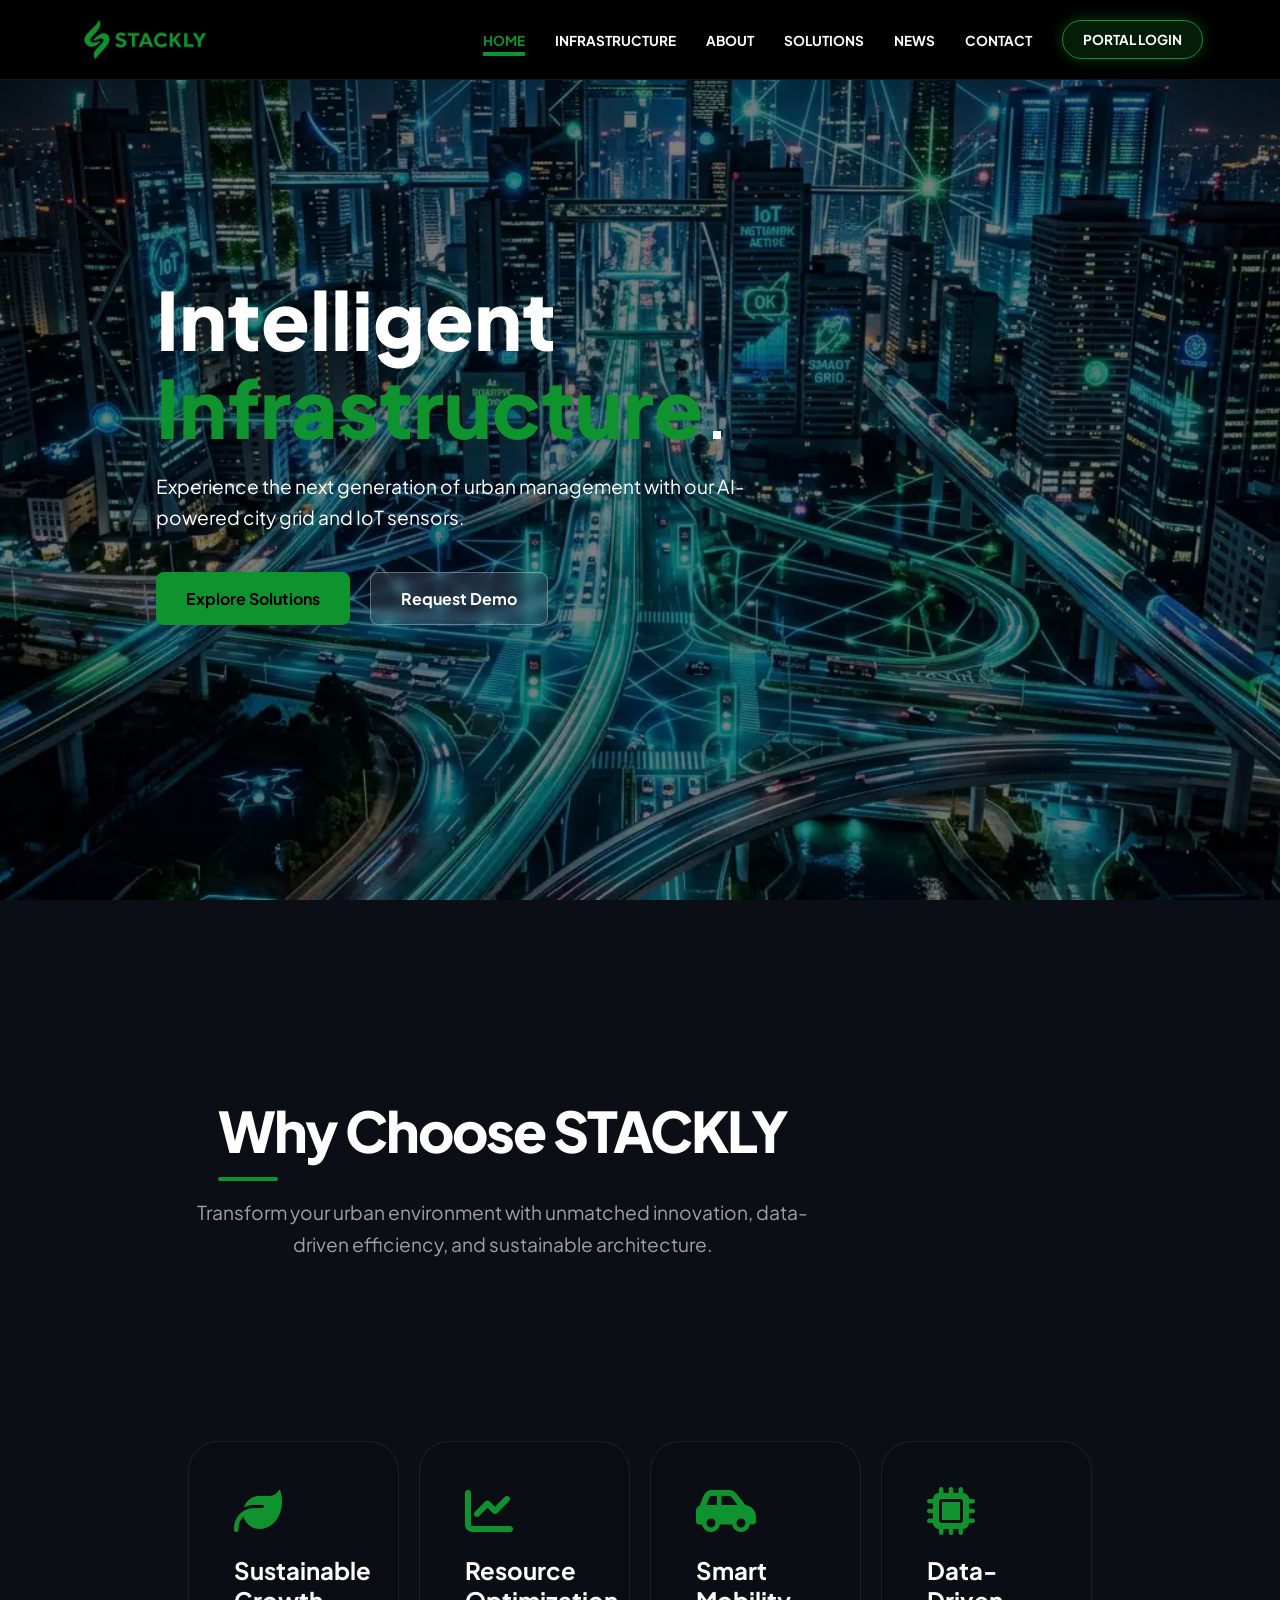
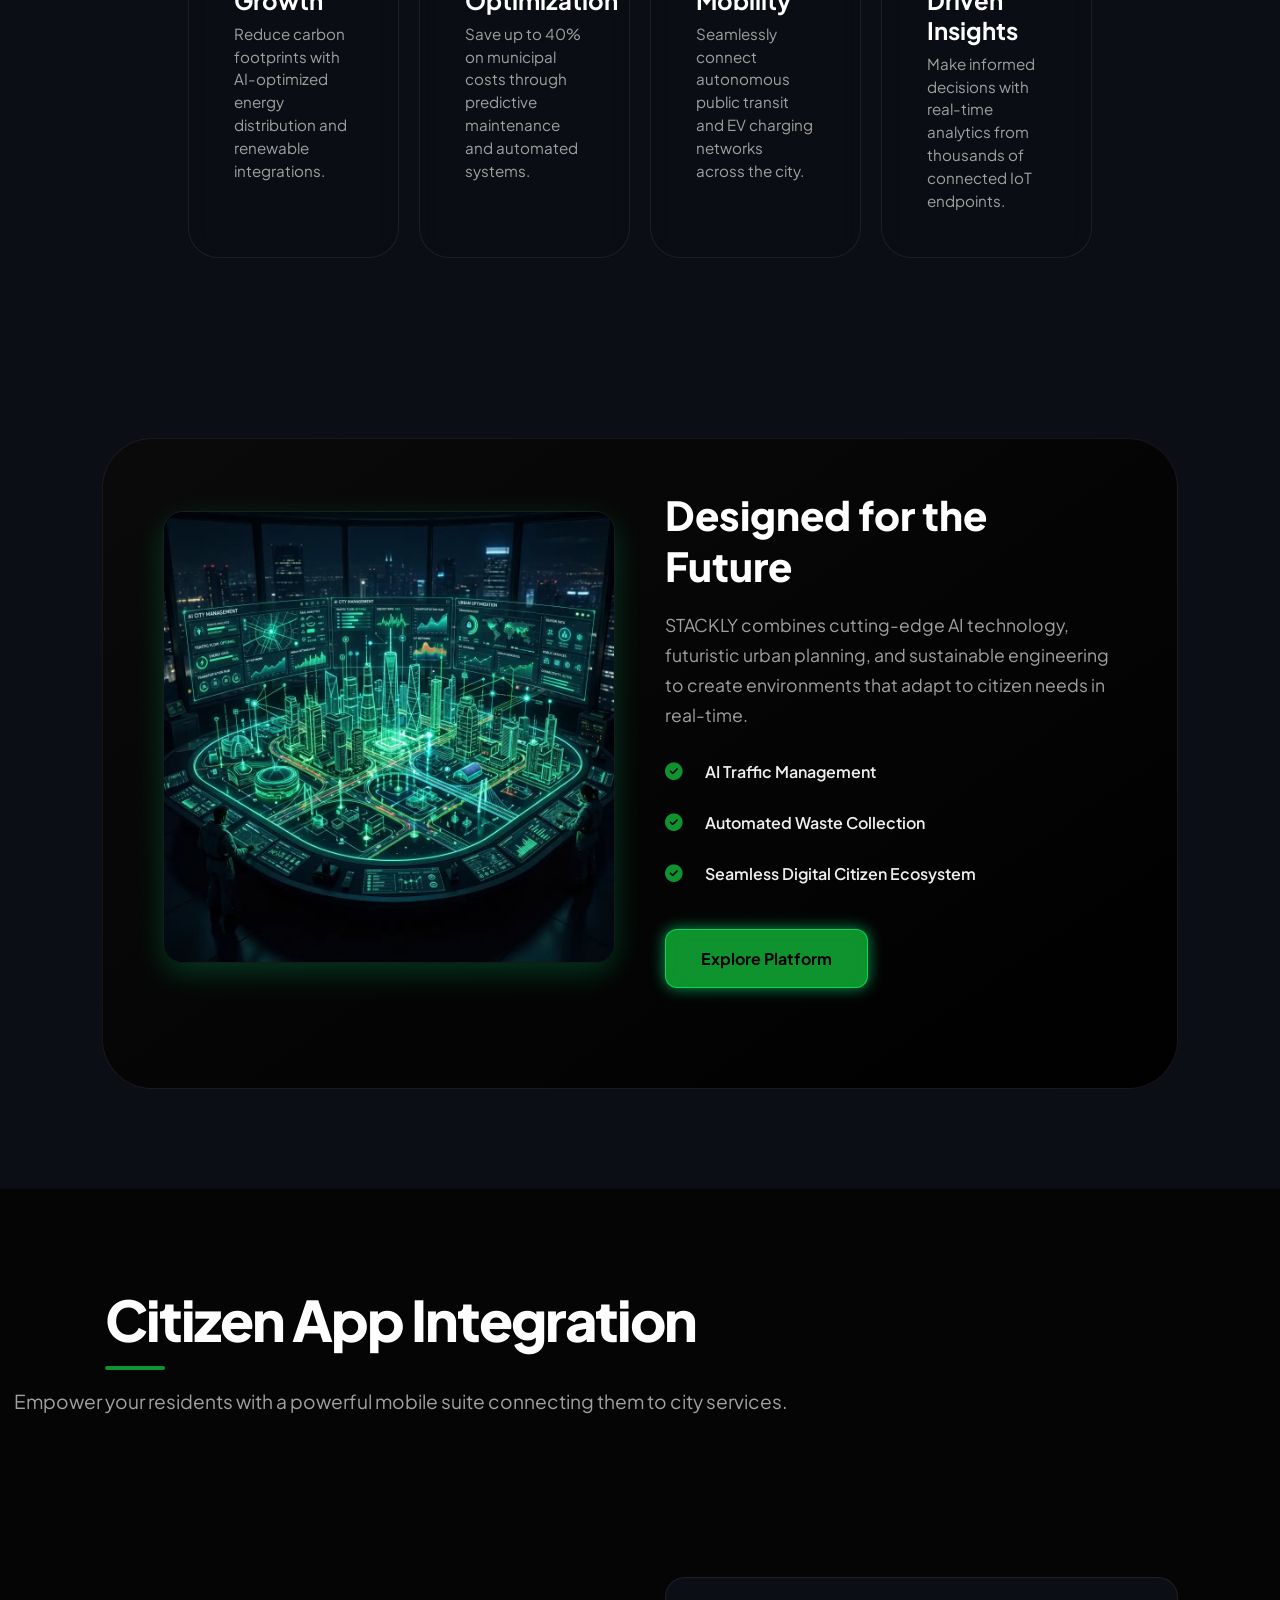
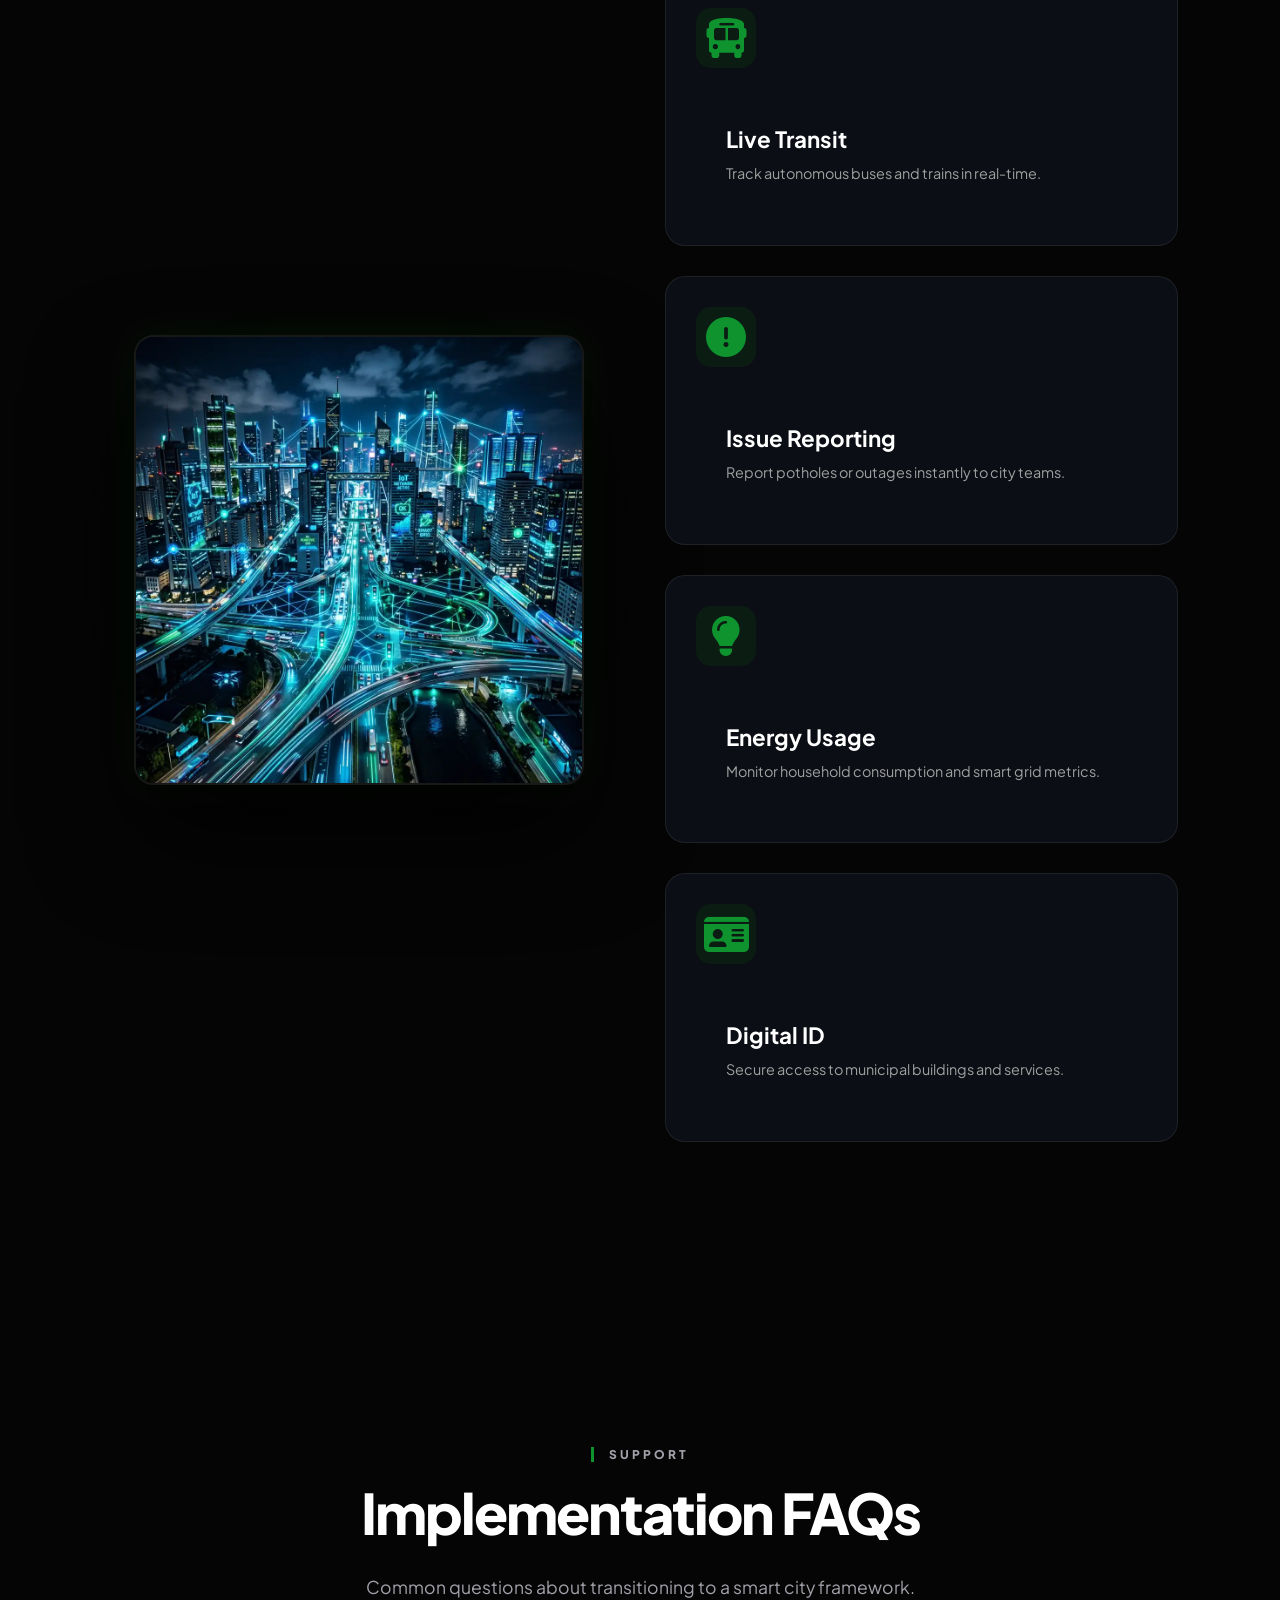
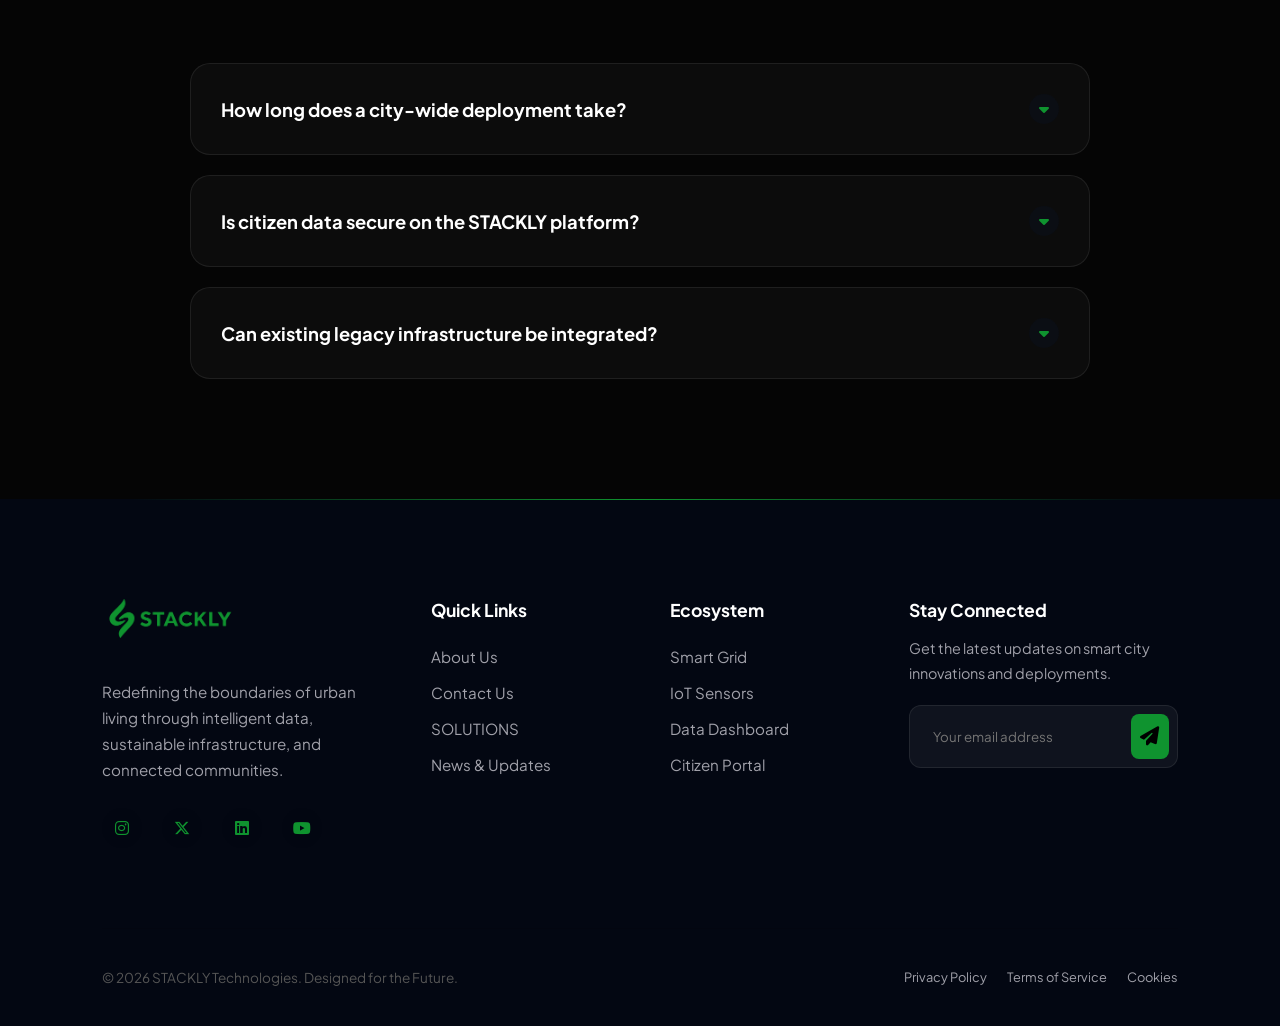
==== index.html @ 51309d33 "Add files via upload" ====
<!doctype html>
<html lang="en">
  <head>
    <meta charset="UTF-8" />
    <meta name="viewport" content="width=device-width, initial-scale=1.0" />
    <title>STACKLY | The Future of Urban Living</title>

    <link rel="stylesheet" href="https://cdnjs.cloudflare.com/ajax/libs/font-awesome/6.5.1/css/all.min.css">
    <link href="https://unpkg.com/aos@2.3.1/dist/aos.css" rel="stylesheet" />
    <script src="https://unpkg.com/aos@2.3.1/dist/aos.js"></script>
    <script src="./js/animations.js"></script>
    <link rel="stylesheet" href="./css/style.css" />
    <link rel="stylesheet" href="./css/index.css">
  </head>
  <body>
    <!-- Loading Screen -->
    <div id="loader" class="loader-wrapper">
      <div class="loader"></div>
    </div>

    <nav id="navbar" class="navbar">
      <div class="nav-wrapper">
        <a href="index.html" class="logo-box" style="font-size: 1.8rem; font-weight: 800; color: var(--accent); letter-spacing: -1px; text-decoration: none;">
          <div style="height: 40px; width: 180px; background-color: var(--accent); -webkit-mask: url('assets/logo_0368.webp') no-repeat left center; -webkit-mask-size: contain; mask: url('assets/logo_0368.webp') no-repeat left center; mask-size: contain;" aria-label="Stackly Logo"></div>
        </a>

        <ul class="nav-menu" id="navMenu">
          <li class="nav-item"><a href="index.html" style="color: var(--accent); border-bottom: 2px solid var(--accent); padding-bottom: 5px;">HOME</a></li>
          <li class="nav-item"><a href="infrastructure.html">INFRASTRUCTURE</a></li>
          <li class="nav-item"><a href="about.html">ABOUT</a></li>
          <li class="nav-item"><a href="solutions.html">SOLUTIONS</a></li>
          <li class="nav-item"><a href="news.html">NEWS</a></li>
          <li class="nav-item"><a href="contact.html">CONTACT</a></li>
          <li class="nav-item nav-login-btn">
            <div class="nav-buttons">
              <a href="login.html" class="btn-primary" style="background: rgba(15, 147, 47, 0.2); border: 1px solid var(--accent); box-shadow: 0 0 15px rgba(15, 147, 47, 0.4); text-transform: uppercase; font-weight: bold; padding: 10px 20px; border-radius: 25px; color: #fff; text-decoration: none;">PORTAL LOGIN</a>
            </div>
          </li>
        </ul>

        <div
          class="mobile-trigger"
          id="mobileTrigger"
          style="z-index: 3000; position: relative"
        >
          <i class=" fa-solid fa-bars" id="menuIcon"></i>
        </div>
      </div>
    </nav>

    <section class="hero-slider">
      <div class="slide active">
        <img
          src="assets/hero-1-new.webp"
          class="slide-bg animate-float"
          alt="Smart City Infrastructure"
        />
        <div class="hero-content">
          <h1 style="font-size: 5rem; line-height: 1.1; font-weight: 800; margin-bottom: 20px;">
            <span style="color: #fff;">Intelligent</span><br />
            <span style="white-space: nowrap;"><span style="color: var(--accent);">Infrastructure</span><span style="display: inline-block; width: 8px; height: 8px; background: #fff; margin-left: 10px; vertical-align: baseline;"></span></span>
          </h1>
          <p style="font-size: 1.2rem; color: #fff; max-width: 600px; margin-bottom: 40px; line-height: 1.6;">
            Experience the next generation of urban management with our AI-powered city grid and IoT sensors.
          </p>
          <div class="hero-btns" style="display: flex; gap: 20px;">
            <a href="404.html" class="btn-primary" style="padding: 15px 30px; font-weight: bold; background: var(--accent); color: #fff; border: none; border-radius: 8px; text-decoration: none;">Explore Solutions</a>
            <a href="404.html" class="btn-outline" style="padding: 15px 30px; font-weight: bold; background: rgba(255,255,255,0.1); border: 1px solid rgba(255,255,255,0.3); color: #fff; border-radius: 8px; backdrop-filter: blur(5px); text-decoration: none;">Request Demo</a>
          </div>
        </div>
      </div>

      <div class="slide">
        <img
          src="assets/hero-2-new.webp"
          class="slide-bg animate-float"
          alt="Digital Twin City"
        />
        <div class="hero-content">
          <h1 data-aos="fade-up">Digital <span>Twin</span> Technology.</h1>
          <p data-aos="fade-up" data-aos-delay="100" style="color: #ffffff; text-shadow: 0 2px 10px rgba(0,0,0,0.5);">
            Monitor, simulate, and optimize city operations in real-time with interconnected data streams.
          </p>
          <div class="hero-btns">
            <a href="404.html" class="btn-primary glow-effect">View Dashboard</a>
            <a href="404.html" class="btn-secondary">Learn More</a>
          </div>
        </div>
      </div>

      <div class="slide">
        <img
          src="assets/hero-3-new.webp"
          class="slide-bg animate-float"
          alt="Renewable Energy Grid"
        />
        <div class="hero-content">
          <h1 data-aos="fade-up">Sustainable <span>Energy</span>.</h1>
          <p data-aos="fade-up" data-aos-delay="100" style="color: #ffffff; text-shadow: 0 2px 10px rgba(0,0,0,0.5);">
            From solar integration to smart grid distribution, we keep your city powered cleanly and efficiently.
          </p>
          <div class="hero-btns">
            <a href="404.html" class="btn-primary glow-effect">Our Vision</a>
            <a href="404.html" class="btn-secondary">Energy Solutions</a>
          </div>
        </div>
      </div>

      <div class="slider-dots">
        <div class="dot active" onclick="setSlide(0)"></div>
        <div class="dot" onclick="setSlide(1)"></div>
        <div class="dot" onclick="setSlide(2)"></div>
      </div>
    </section>

    <section id="why-choose">
      <div class="section-header" style="text-align: center; padding: 100px 8% 20px;">
        <h2 data-aos="fade-up">Why Choose STACKLY</h2>
        <p data-aos="fade-up" data-aos-delay="100" style="max-width: 700px; margin: 0 auto;">
          Transform your urban environment with unmatched innovation, data-driven efficiency, and sustainable architecture.
        </p>
      </div>

      <div class="why-grid container">
        <div class="why-card" data-aos="fade-up">
          <div class="why-content">
            <i class=" fa-solid fa-leaf" style="font-size: 3rem; margin-bottom: 20px;"></i>
            <h3 data-aos="fade-up" data-aos-delay="200">Sustainable Growth</h3>
            <p data-aos="fade-up" data-aos-delay="300">
              Reduce carbon footprints with AI-optimized energy distribution and renewable integrations.
            </p>
          </div>
        </div>

        <div class="why-card" data-aos="fade-up" data-aos-delay="100">
          <div class="why-content">
            <i class=" fa-solid fa-chart-line" style="font-size: 3rem; margin-bottom: 20px;"></i>
            <h3 data-aos="fade-up" data-aos-delay="300">Resource Optimization</h3>
            <p data-aos="fade-up" data-aos-delay="400">
              Save up to 40% on municipal costs through predictive maintenance and automated systems.
            </p>
          </div>
        </div>

        <div class="why-card" data-aos="fade-up" data-aos-delay="200">
          <div class="why-content">
            <i class=" fa-solid fa-car-side" style="font-size: 3rem; margin-bottom: 20px;"></i>
            <h3 data-aos="fade-up" data-aos-delay="400">Smart Mobility</h3>
            <p data-aos="fade-up" data-aos-delay="500">
              Seamlessly connect autonomous public transit and EV charging networks across the city.
            </p>
          </div>
        </div>

        <div class="why-card" data-aos="fade-up" data-aos-delay="300">
          <div class="why-content">
            <i class=" fa-solid fa-microchip" style="font-size: 3rem; margin-bottom: 20px;"></i>
            <h3 data-aos="fade-up" data-aos-delay="500">Data-Driven Insights</h3>
            <p data-aos="fade-up" data-aos-delay="600">
              Make informed decisions with real-time analytics from thousands of connected IoT endpoints.
            </p>
          </div>
        </div>
      </div>

      <div class="why-highlight container" style="display: grid; grid-template-columns: repeat(auto-fit, minmax(min(100%, 350px), 1fr)); gap: 50px; align-items: center; padding-top: 50px; padding-bottom: 100px;">
        <div class="highlight-image" data-aos="fade-right">
          <img
            src="assets/hero-2-new.webp"
            alt="City Dashboard"
            style="width: 100%; border-radius: 20px; box-shadow: 0 10px 30px rgba(0,255,136,0.2);"
            data-aos="zoom-in"
          />
        </div>

        <div class="highlight-content">
          <h3 data-aos="fade-up" style="font-size: 2.5rem; margin-bottom: 20px;">Designed for the Future</h3>
          <p data-aos="fade-up" data-aos-delay="100">
            STACKLY combines cutting-edge AI technology, futuristic urban planning,
            and sustainable engineering to create environments that adapt to citizen needs in real-time.
          </p>

          <ul style="list-style: none; padding: 0; margin: 30px 0; display: flex; flex-direction: column; gap: 15px;">
            <li>
              <i class=" fa-solid fa-circle-check" style="color: var(--accent); margin-right: 10px;"></i> AI Traffic Management
            </li>
            <li>
              <i class=" fa-solid fa-circle-check" style="color: var(--accent); margin-right: 10px;"></i> Automated Waste Collection
            </li>
            <li>
              <i class=" fa-solid fa-circle-check" style="color: var(--accent); margin-right: 10px;"></i> Seamless Digital Citizen Ecosystem
            </li>
          </ul>

          <button class="btn-primary glow-effect" style="border: none; cursor: pointer;" onclick="window.location.href='404.html'">Explore Platform</button>
        </div>
      </div>
    </section>

    <section id="app" class="app-section" style="background: var(--bg-light); padding: 100px 0;">
      <!-- HEADER -->
      <div class="section-header" style="text-align: center; margin-bottom: 60px;">
        <h2 data-aos="fade-up">Citizen App Integration</h2>
        <p data-aos="fade-up" data-aos-delay="100">
          Empower your residents with a powerful mobile suite connecting them to city services.
        </p>
      </div>

      <!-- MAIN CONTENT -->
      <div class="app-container container" style="display: grid; grid-template-columns: repeat(auto-fit, minmax(min(100%, 350px), 1fr)); gap: 50px; align-items: center;">
        <!-- LEFT SIDE (APP IMAGE) -->
        <div class="app-visual" data-aos="zoom-in" data-aos-duration="1200">
          <img
            src="assets/hero-1-new.webp"
            alt="Citizen Mobile App"
            style="width: 100%; border-radius: 20px; border: 2px solid var(--border);"
            data-aos="zoom-in"
            data-aos-delay="200"
          />
        </div>

        <!-- RIGHT SIDE (FEATURE GRID) -->
        <div class="feature-grid" style="display: grid; grid-template-columns: repeat(auto-fit, minmax(min(100%, 350px), 1fr)); gap: 30px;">
          <div class="feature-box" data-aos="fade-up" data-aos-delay="100" style="background: var(--deep-charcoal); padding: 30px; border-radius: 20px; border: 1px solid var(--border);">
            <i class=" fa-solid fa-bus" style="font-size: 2.5rem; margin-bottom: 15px;"></i>
            <div class="feature-content">
              <h4 data-aos="fade-up" style="margin-bottom: 10px;">Live Transit</h4>
              <p data-aos="fade-up" data-aos-delay="100" style="font-size: 0.9rem;">Track autonomous buses and trains in real-time.</p>
            </div>
          </div>

          <div class="feature-box" data-aos="fade-up" data-aos-delay="200" style="background: var(--deep-charcoal); padding: 30px; border-radius: 20px; border: 1px solid var(--border);">
            <i class=" fa-solid fa-circle-exclamation" style="font-size: 2.5rem; margin-bottom: 15px;"></i>
            <div class="feature-content">
              <h4 data-aos="fade-up" style="margin-bottom: 10px;">Issue Reporting</h4>
              <p data-aos="fade-up" data-aos-delay="100" style="font-size: 0.9rem;">Report potholes or outages instantly to city teams.</p>
            </div>
          </div>

          <div class="feature-box" data-aos="fade-up" data-aos-delay="300" style="background: var(--deep-charcoal); padding: 30px; border-radius: 20px; border: 1px solid var(--border);">
            <i class=" fa-solid fa-lightbulb" style="font-size: 2.5rem; margin-bottom: 15px;"></i>
            <div class="feature-content">
              <h4 data-aos="fade-up" style="margin-bottom: 10px;">Energy Usage</h4>
              <p data-aos="fade-up" data-aos-delay="100" style="font-size: 0.9rem;">Monitor household consumption and smart grid metrics.</p>
            </div>
          </div>

          <div class="feature-box" data-aos="fade-up" data-aos-delay="400" style="background: var(--deep-charcoal); padding: 30px; border-radius: 20px; border: 1px solid var(--border);">
            <i class=" fa-solid fa-id-card" style="font-size: 2.5rem; margin-bottom: 15px;"></i>
            <div class="feature-content">
              <h4 data-aos="fade-up" style="margin-bottom: 10px;">Digital ID</h4>
              <p data-aos="fade-up" data-aos-delay="100" style="font-size: 0.9rem;">Secure access to municipal buildings and services.</p>
            </div>
          </div>
        </div>
      </div>
    </section>

    <section class="faq-container" id="faq">
      <div class="faq-wrapper">
        <div style="text-align: center; margin-bottom: 60px">
          <span class="section-label" data-aos="fade-up">Support</span>
          <h2 data-aos="fade-up" data-aos-delay="100">Implementation FAQs</h2>
          <p data-aos="fade-up" data-aos-delay="200">Common questions about transitioning to a smart city framework.</p>
        </div>

        <div class="faq-item" data-aos="fade-up">
          <div class="faq-question">
            <h4>How long does a city-wide deployment take?</h4>
            <div class="faq-icon"><i class=" fa-solid fa-caret-down"></i></div>
          </div>
          <div class="faq-answer">
            <div class="faq-answer-inner">
              Deployments are phased to minimize disruption. A foundational IoT grid and central dashboard can be established in 6-8 months, while full autonomous integration and renewable grid retrofitting typically spans 2-5 years depending on the city's size.
            </div>
          </div>
        </div>

        <div class="faq-item" data-aos="fade-up" data-aos-delay="100">
          <div class="faq-question">
            <h4>Is citizen data secure on the STACKLY platform?</h4>
            <div class="faq-icon"><i class=" fa-solid fa-caret-down"></i></div>
          </div>
          <div class="faq-answer">
            <div class="faq-answer-inner">
              Absolutely. We utilize military-grade quantum encryption and decentralized blockchain ledgers to ensure all citizen data is anonymized and strictly protected against cyber threats. Privacy is embedded into the core architecture.
            </div>
          </div>
        </div>

        <div class="faq-item" data-aos="fade-up" data-aos-delay="200">
          <div class="faq-question">
            <h4>Can existing legacy infrastructure be integrated?</h4>
            <div class="faq-icon"><i class=" fa-solid fa-caret-down"></i></div>
          </div>
          <div class="faq-answer">
            <div class="faq-answer-inner">
              Yes, our platform is designed to be backwards compatible. Through edge-computing API gateways, we can connect legacy traffic lights, water systems, and power grids to the central AI, upgrading them without full physical replacement.
            </div>
          </div>
        </div>
      </div>
    </section>

    <footer class="footer">
      <div class="footer-grid">
        <div class="footer-brand" data-aos="fade-up">
          <a href="index.html" class="logo-box" style="font-size: 1.8rem; color: var(--accent); letter-spacing: -1px; margin-bottom: 20px;">
            <div style="height: 40px; width: 180px; background-color: var(--accent); -webkit-mask: url('assets/logo_0368.webp') no-repeat left center; -webkit-mask-size: contain; mask: url('assets/logo_0368.webp') no-repeat left center; mask-size: contain; margin-bottom: 20px;" aria-label="Stackly Logo"></div>
          </a>
          <p>
            Redefining the boundaries of urban living through intelligent data, sustainable infrastructure, and connected communities.
          </p>
          <div class="social-links">
            <a href="404.html"><i class=" fa-brands fa-instagram"></i></a>
            <a href="404.html"><i class=" fa-brands fa-x-twitter"></i></a>
            <a href="404.html"><i class=" fa-brands fa-linkedin"></i></a>
            <a href="404.html"><i class=" fa-brands fa-youtube"></i></a>
          </div>
        </div>

        <div class="footer-column" data-aos="fade-up" data-aos-delay="100">
          <h4 class="footer-heading">Quick Links</h4>
          <ul class="footer-links">
            <li><a href="about.html">About Us</a></li>
            <li><a href="contact.html">Contact Us</a></li>
            <li><a href="solutions.html">SOLUTIONS</a></li>
            <li><a href="news.html">News & Updates</a></li>
          </ul>
        </div>

        <div class="footer-column" data-aos="fade-up" data-aos-delay="200">
          <h4 class="footer-heading">Ecosystem</h4>
          <ul class="footer-links">
            <li><a href="404.html">Smart Grid</a></li>
            <li><a href="404.html">IoT Sensors</a></li>
            <li><a href="404.html">Data Dashboard</a></li>
            <li><a href="404.html">Citizen Portal</a></li>
          </ul>
        </div>

        <div class="footer-column newsletter-box" data-aos="fade-up" data-aos-delay="300">
          <h4 class="footer-heading">Stay Connected</h4>
          <p>Get the latest updates on smart city innovations and deployments.</p>
          <form class="input-group" onsubmit="event.preventDefault(); window.location.href='404.html';">
            <input type="email" placeholder="Your email address" required />
            <button type="submit" class="btn-send" >
              <i class=" fa-solid fa-paper-plane" style="font-size: 1.2rem; color: #000 !important;"></i>
            </button>
          </form>
        </div>
      </div>

      <div class="footer-bottom">
        <div class="copyright">
          &copy; 2026 STACKLY Technologies. Designed for the Future.
        </div>
        <div class="footer-links" style="display: flex; gap: 20px; margin-bottom: 0">
          <a href="404.html" style="font-size: 0.8rem">Privacy Policy</a>
          <a href="404.html" style="font-size: 0.8rem">Terms of Service</a>
          <a href="404.html" style="font-size: 0.8rem">Cookies</a>
        </div>
      </div>
    </footer>

    <script>
      AOS.init({ duration: 1000, once: true });

      const navbar = document.getElementById("navbar");
      const mobileTrigger = document.getElementById("mobileTrigger");
      const navMenu = document.getElementById("navMenu");
      const menuIcon = document.getElementById("menuIcon");

      // 1. Scroll Effect
      window.addEventListener("scroll", () => {
        if (window.scrollY > 50) navbar.classList.add("scrolled");
        else navbar.classList.remove("scrolled");
      });

      // 2. Fixed Hamburger Toggle Logic
      mobileTrigger.addEventListener("click", (e) => {
        e.stopPropagation(); // Prevents document click from firing
        navMenu.classList.toggle("active");

        // Swap Icons manually to ensure it triggers
        if (navMenu.classList.contains("active")) {
          menuIcon.classList.remove("fa-solid fa-bars");
          menuIcon.classList.add("fa-solid fa-xmark");
        } else {
          menuIcon.classList.remove("fa-solid fa-xmark");
          menuIcon.classList.add("fa-solid fa-bars");
        }
      });

      // 3. Close menu when clicking a link
      document.querySelectorAll(".nav-item a").forEach((link) => {
        link.addEventListener("click", () => {
          navMenu.classList.remove("active");
          menuIcon.classList.replace("fa-solid fa-xmark", "fa-solid fa-bars");
        });
      });

      // 4. Close menu when clicking outside
      document.addEventListener("click", (e) => {
        if (!navMenu.contains(e.target) && !mobileTrigger.contains(e.target)) {
          navMenu.classList.remove("active");
          menuIcon.classList.replace("fa-solid fa-xmark", "fa-solid fa-bars");
        }
      });

      // 5. Loading Screen
      window.addEventListener("load", () => {
        const loader = document.getElementById("loader");
        setTimeout(() => {
          loader.classList.add("loader-hidden");
        }, 300);
      });

      // 6. Active Navbar Link
      const currentLocation = window.location.pathname.split("/").pop();
      const navLinks = document.querySelectorAll(".nav-item a");
      navLinks.forEach((link) => {
        if (link.getAttribute("href") === currentLocation || (currentLocation === '' && link.getAttribute("href") === 'index.html')) {
          link.classList.add("active");
        }
      });
    </script>
    <script>
      document.querySelectorAll(".faq-question").forEach((question) => {
        question.addEventListener("click", () => {
          const item = question.parentElement;

          // Close other open items
          document.querySelectorAll(".faq-item").forEach((otherItem) => {
            if (otherItem !== item) {
              otherItem.classList.remove("active");
            }
          });

          item.classList.toggle("active");
        });
      });
    </script>
    <script>
      let currentSlide = 0;
      const slides = document.querySelectorAll(".slide");
      const dots = document.querySelectorAll(".dot");

      function showSlide(index) {
        slides.forEach((s) => s.classList.remove("active"));
        dots.forEach((d) => d.classList.remove("active"));

        slides[index].classList.add("active");
        dots[index].classList.add("active");
        currentSlide = index;
      }

      function nextSlide() {
        let index = (currentSlide + 1) % slides.length;
        showSlide(index);
      }

      function setSlide(index) {
        showSlide(index);
        clearInterval(slideTimer); // Reset timer on manual click
        slideTimer = setInterval(nextSlide, 6000);
      }

      let slideTimer = setInterval(nextSlide, 6000); // Change slide every 6 seconds
    </script>
  </body>
</html>
---- css/style.css ----
:root {
  --accent: #0f932f;
  --accent-glow: rgba(0, 255, 136, 0.6);
  --deep-charcoal: #0b0e14;
  --soft-white: #111827;
  --bg-light: #1f2937;
  --border: rgba(0, 255, 136, 0.15);
  --text-main: #f3f4f6;
  --text-muted: #9ca3af;
  --glass-bg: rgba(0, 255, 136, 0.05);
  --dark: #030712;
  --white: #ffffff;
  --transition: all 0.4s cubic-bezier(0.4, 0, 0.2, 1);
  --loader-bg: #0b0e14;
  --container-padding: 100px 8%;
  --container-padding-mobile: 60px 20px;
}

* {
  margin: 0;
  padding: 0;
  box-sizing: border-box;
}

html, body {
  width: 100%;
  overflow-x: hidden;
  position: relative;
}

.container {
  width: min(90%, 1400px);
  margin: 0 auto;
}

/* Loader Styles */
.loader-wrapper {
  position: fixed;
  inset: 0;
  background: #000;
  display: flex;
  justify-content: center;
  align-items: center;
  z-index: 99999;
  transition: opacity 1s cubic-bezier(0.4, 0, 0.2, 1), visibility 1s;
}

.loader {
  position: relative;
  width: 120px;
  height: 120px;
  display: flex;
  justify-content: center;
  align-items: center;
}

/* The Central Logo */
.loader::before {
  content: '';
  position: absolute;
  width: 150px;
  height: 50px;
  background: url('assets/new-logo.webp') center/contain no-repeat;
  z-index: 2;
  animation: logo-pulse 1.5s infinite ease-in-out;
}

/* The High-Voltage Charging Ring */
.loader::after {
  content: '';
  position: absolute;
  inset: 0;
  border: 3px solid rgba(10, 157, 18, 0.1);
  border-top: 3px solid var(--accent);
  border-radius: 50%;
  animation: surge-spin 1s linear infinite;
  box-shadow: 0 0 30px rgba(10, 157, 18, 0.2);
}

@keyframes logo-pulse {
  0%, 100% { transform: scale(1); opacity: 0.8; }
  50% { transform: scale(1.1); opacity: 1; }
}

@keyframes surge-spin {
  to { transform: rotate(360deg); }
}

.loader-hidden {
  opacity: 0 !important;
  visibility: hidden !important;
  transition: opacity 1.2s cubic-bezier(0.4, 0, 0.2, 1), visibility 1.2s !important;
}

/* Global Page Animations */
.animate-slide-up {
  opacity: 0;
  transform: translateY(30px);
  animation: slide-up-reveal 0.8s cubic-bezier(0.4, 0, 0.2, 1) forwards;
}

@keyframes slide-up-reveal {
  to { opacity: 1; transform: translateY(0); }
}

/* Continuous Animations */
@keyframes float {
  0%, 100% { transform: translateY(0); }
  50% { transform: translateY(-10px); }
}

@keyframes pulse-soft {
  0%, 100% { transform: scale(1); opacity: 0.8; }
  50% { transform: scale(1.05); opacity: 1; }
}

.animate-float {
  animation: float 3s ease-in-out infinite;
}

.animate-pulse {
  animation: pulse-soft 2s ease-in-out infinite;
}

/* Page Hero Component */
.page-hero {
  position: relative;
  height: 50vh;
  min-height: 400px;
  width: 100%;
  display: flex;
  align-items: center;
  justify-content: center;
  text-align: center;
  overflow: hidden;
  background: #000;
  margin-top: 80px; /* Offset for fixed navbar */
}

.page-hero-bg {
  position: absolute;
  inset: 0;
  width: 100%;
  height: 100%;
  object-fit: cover;

}

.page-hero-overlay {
  position: absolute;
  inset: 0;
  background: linear-gradient(to bottom, transparent, rgba(0, 0, 0, 0.8));
}

.page-hero-content {
  position: relative;
  z-index: 10;
  padding: 0 5%;
}

.page-hero h1 {
  font-size: clamp(3rem, 8vw, 5.5rem);
  font-weight: 800;
  letter-spacing: -4px;
  line-height: 1;
  margin-bottom: 20px;
  text-transform: uppercase;
}

.page-hero h1 span {
  color: var(--accent);
}

.page-hero p {
  font-size: clamp(0.9rem, 2vw, 1.2rem);
  color: var(--text-muted);
  max-width: 600px;
  margin: 0 auto;
}

/* Global Icon Styling */
i[class*="fa-"], 
i[class*=" fa-"],
.fa-solid {
  color: var(--accent) !important;
}

body {
  background: #000 !important;
  background-attachment: fixed;
  color: var(--text-main);
  font-family: "Plus Jakarta Sans", sans-serif;
  margin: 0;
  overflow-x: hidden;
  width: 100%;
}

/* Fix icon visibility on accent backgrounds */
.bg-accent i,
[style*="background:var(--accent)"] i,
[style*="background: var(--accent)"] i,
.btn-primary i,
.btn-login i,
.avatar i,
.app-f-card i,
.cs-icon i,
.cs-icon {
    color: #000 !important;
}

[style*="background:var(--accent)"],
[style*="background: var(--accent)"],
.bg-accent {
    color: #000 !important;
}

#navbar,
.navbar {
  display: flex !important;
  align-items: center !important;
  padding: 0 6% !important;
  height: 80px !important;
  min-height: 80px !important;
  background: #000000 !important;
  backdrop-filter: blur(24px) !important;
  -webkit-backdrop-filter: blur(24px) !important;
  position: fixed !important;
  top: 0;
  left: 0;
  width: 100% !important;
  z-index: 2000;
  border-bottom: 1px solid var(--border);
  transition: var(--transition);
}

#navbar.scrolled,
.navbar.scrolled {
  height: 70px !important;
  background: #000000 !important;
}

.nav-wrapper {
  display: flex;
  justify-content: space-between;
  align-items: center;
  width: 100%;
  height: 100%;
  max-width: 1400px;
  margin: 0 auto;
}

.logo-box,
.logo {
  font-weight: 800;
  font-size: 1.4rem;
  letter-spacing: -1px;
  text-decoration: none;
  color: var(--white);
  display: flex;
  align-items: center;
  position: relative;
  z-index: 3000;
}
 .logo-img {
  width: 160px;
  height: auto;
  object-fit: contain;
  transition: var(--transition);
}

@media (max-width: 768px) {
  .logo-img {
    width: 120px;
  }
}

.nav-menu,
nav ul {
  display: flex;
  gap: 30px;
  list-style: none;
  margin: 0;
  padding: 0;
  align-items: center;
}

.nav-item a,
nav a {
  text-decoration: none;
  color: var(--text-main);
  font-weight: 700;
  font-size: 0.85rem;
  text-transform: uppercase;
  transition: 0.3s;
  position: relative;
  padding: 10px 0;
}

.nav-item a.active,
nav a.active {
  color: var(--accent) !important;
}

/* Active Indicator */
.nav-item a.active::after,
nav a.active::after {
  content: "";
  position: absolute;
  bottom: 0px;
  left: 0;
  width: 100%;
  height: 2px;
  background: var(--accent);
  transition: 0.3s;
}

/* Navbar Login Button */
.btn-login {
  background: var(--accent) !important;
  color: #fff !important;
  padding: 10px 24px !important;
  border-radius: 100px !important;
  font-weight: 800 !important;
  transition: var(--transition) !important;
  display: inline-flex;
  align-items: center;
  justify-content: center;
}

.btn-login:hover {
  background:#4dd652 !important;
  color: #fff !important;
  border: 1px solid var(--accent);
  transform: translateY(-2px);
  box-shadow: 0 5px 15px rgba(10, 157, 18, 0.2);
}

.btn-login::after {
  display: none !important;
}

.mobile-trigger {
  display: none;
  cursor: pointer;
  color: var(--text-main);
}
.mobile-trigger i {
  font-size: 2rem;
  color: var(--text-main) !important;
}

.nav-menu {
  display: flex;
}

.nav-menu.active {
  right: 0;
}

@media (max-width: 1100px) {
  .mobile-trigger {
    display: flex;
  }

  .nav-menu {
    position: fixed;
    top: 0;
    left: 0;
    height: 100vh;
    width: 100%;
    max-width: 100%;
    background: rgba(0, 0, 0, 0.98);
    flex-direction: column;
    justify-content: center;
    align-items: center;
    gap: 30px;
    opacity: 0;
    visibility: hidden;
    transform: scale(0.95);
    transition: all 0.4s cubic-bezier(0.4, 0, 0.2, 1);
    box-shadow: none;
    z-index: 2000;
  }

  .nav-menu.active {
    opacity: 1;
    visibility: visible;
    transform: scale(1);
    left: 0;
  }

  .nav-item a,
  nav a {
    font-size: 1.5rem;
  }

  .nav-buttons .btn-primary {
    font-size: 1.2rem;
  }
}

/* --- Footer Styles --- */
.footer {
  background: var(--dark);
  color: var(--text-main);
  padding: 100px 8% 40px;
  position: relative;
  overflow: hidden;
}

.footer::before {
  content: "";
  position: absolute;
  top: 0;
  left: 50%;
  transform: translateX(-50%);
  width: 80%;
  height: 1px;
  background: linear-gradient(90deg, transparent, var(--accent), transparent);
}

.footer-grid {
  display: grid;
  grid-template-columns: 1.5fr 1fr 1fr 1.5fr;
  gap: 60px;
  margin-bottom: 80px;
}

.footer-brand .logo-text {
  color: var(--accent);
  margin-bottom: 20px;
  display: block;
  text-decoration: none;
}

.footer-brand p {
  color: var(--text-muted);
  font-size: 0.95rem;
  max-width: 280px;
  margin-bottom: 25px;
}

.footer-heading {
  font-size: 1.1rem;
  font-weight: 700;
  margin-bottom: 25px;
  color: var(--text-main);
}

.footer-links {
  list-style: none;
}

.footer-links li {
  margin-bottom: 15px;
}

.footer-links a {
  color: var(--text-muted);
  text-decoration: none;
  transition: var(--transition);
  font-size: 0.95rem;
}

.footer-links a:hover {
  color: var(--accent);
  padding-left: 5px;
}

/* --- Newsletter Box --- */
.newsletter-box h4 {
  margin-bottom: 15px;
  font-weight: 700;
}

.newsletter-box p {
  font-size: 0.9rem;
  margin-bottom: 20px;
}

.input-group {
  display: flex;
  background: rgba(255, 255, 255, 0.05);
  padding: 8px;
  border-radius: 12px;
  border: 1px solid var(--border);
}

.input-group input {
  background: transparent;
  border: none;
  padding: 10px 15px;
  color: var(--text-main);
  width: 100%;
  outline: none;
}

.btn-send {
  background: var(--accent);
  border: none;
  width: 45px;
  height: 45px;
  border-radius: 8px;
  cursor: pointer;
  display: grid;
  place-items: center;
  transition: var(--transition);
}

.btn-send:hover {
  transform: scale(1.05);
}

/* --- Bottom Bar --- */
.footer-bottom {
  padding-top: 40px;
  border-top: 1px solid rgba(0, 0, 0, 0.1);
  display: flex;
  justify-content: space-between;
  align-items: center;
  flex-wrap: wrap;
  gap: 20px;
}

.copyright {
  color: #555;
  font-size: 0.85rem;
}

.social-links {
  display: flex;
  gap: 20px;
}

.social-links a {
  width: 40px;
  height: 40px;
  border-radius: 50%;
  background: rgba(0, 0, 0, 0.05);
  display: grid;
  place-items: center;
  color: #000000;
  text-decoration: none;
  transition: var(--transition);
}

.social-links a:hover {
  background: var(--accent);
  color: #ffffff;
  transform: translateY(-5px);
}

.social-links a:hover i {
  color: var(--accent) !important;
}

/* --- Footer Responsive --- */
@media (max-width: 1024px) {
  .footer-grid {
    grid-template-columns: 1fr 1fr;
  }
}

@media (max-width: 768px) {
  .footer {
    padding: 80px 5% 30px;
    text-align: center;
  }
  .footer-brand {
    display: flex;
    align-items: center;
    justify-content: center;
    flex-direction: column;
  }
  .footer-grid {
    grid-template-columns: 1fr;
    gap: 40px;
  }
  .footer-bottom {
    flex-direction: column;
    text-align: center;
    justify-content: center;
  }
  .social-links, .footer-links {
    justify-content: center;
    align-items: center;
  }
}

/* --- Themed Catalog Controls --- */
.catalog-controls {
  padding: 40px 8% !important;
  background: var(--bg-light) !important;
  border-bottom: 1px solid var(--border);
  display: flex !important;
  justify-content: space-between;
  align-items: center;
  gap: 30px;
  flex-wrap: wrap;
}

.filter-group {
  display: flex;
  gap: 12px;
  flex-wrap: wrap;
  padding-bottom: 5px;
}

.filter-btn {
  background: rgba(255, 255, 255, 0.05) !important;
  border: 1px solid var(--border) !important;
  color: var(--text-main) !important;
  padding: 12px 28px !important;
  border-radius: 100px !important;
  font-weight: 700 !important;
  transition: var(--transition) !important;
  white-space: nowrap;
}

.filter-btn:hover,
.filter-btn.active {
  background: var(--accent) !important;
  color: #000 !important;
  border-color: var(--accent) !important;
  transform: translateY(-2px);
}

.search-box {
  background: rgba(255, 255, 255, 0.05) !important;
  border: 1px solid var(--border) !important;
  color: var(--text-main) !important;
  padding: 15px 25px !important;
  border-radius: 15px !important;
  width: 100%;
  max-width: 400px !important;
  outline: none !important;
}

.search-box:focus {
  border-color: var(--accent) !important;
  background: rgba(255, 255, 255, 0.08) !important;
}

/* --- Sustainability Section Theming --- */
.sustainability-section,
.brand-story,
section.battery-section {
  background: var(--dark) !important;
  color: var(--white) !important;
  border-radius: 40px !important;
  padding: 100px 8% !important;
  margin: 40px 20px !important;
  border: 1px solid var(--border) !important;
}

.sustainability-highlight,
.core-card i,
.cs-card i {
  color: var(--accent) !important;
}

/* Icons on Accent Backgrounds */
.app-f-card i,
.cs-icon i,
.btn-primary i,
.btn-login i {
  color: #000 !important;
}
/* Global Card Hover Effects */
.card, .why-card, .mv-card, .f-card, .bento-item, .item-row, .post-card, .pricing-card, .award-card, .team-card {
  transition: var(--transition) !important;
}

.card:hover, .why-card:hover, .mv-card:hover, .f-card:hover, .bento-item:hover, .item-row:hover, .post-card:hover, .pricing-card:hover, .award-card:hover, .team-card:hover {
  transform: perspective(1000px) rotateX(2deg) rotateY(2deg) translateY(-10px) scale(1.02) !important;
  border-color: var(--accent) !important;
  box-shadow: 0 20px 40px rgba(10, 157, 18, 0.3), 0 0 20px var(--accent-glow) !important;
}

/* Glowing Energy Utility */
.glow-effect {
  box-shadow: 0 0 15px var(--accent-glow), inset 0 0 10px rgba(10, 157, 18, 0.5) !important;
  border: 1px solid var(--accent-glow) !important;
}
.glow-text {
  text-shadow: 0 0 10px var(--accent-glow) !important;
}

/* Specific inner element transitions on hover */
.card:hover i, .why-card:hover i, .bento-item:hover i {
  transform: scale(1.1) !important;
  color: var(--accent) !important;
}

/* --- Global Responsiveness Fixes --- */
@media (max-width: 1024px) {
    :root { --container-padding: 80px 5%; }
    .footer-grid { grid-template-columns: repeat(2, 1fr); gap: 40px; }
}

@media (max-width: 768px) {
    :root { --container-padding: 60px 20px; }
    
    h1 { font-size: clamp(2.2rem, 10vw, 3.5rem) !important; letter-spacing: -1px !important; }
    h2 { font-size: clamp(1.6rem, 8vw, 2.2rem) !important; letter-spacing: -0.5px !important; }
    
    .footer-grid { grid-template-columns: 1fr; text-align: center; }
    .footer-brand { align-items: center; display: flex; flex-direction: column; }
    .footer-brand p { margin: 20px auto; }
    .social-links { justify-content: center; }
    
    .navbar { 
        padding: 0 5% !important; 
        height: 70px !important;
    }
    .mobile-trigger {
        padding: 10px;
        margin-right: -10px; /* Offset padding for visual alignment */
    }
    
    /* Ensure all generic grids stack */
    .grid-2, .grid-3, .grid-4, .split-grid, .features-grid, .why-grid {
        grid-template-columns: 1fr !important;
        gap: 30px !important;
    }
}

@media (max-width: 480px) {
    .btn-login, .btn-primary, .btn-secondary {
        width: 100%;
        padding: 15px 20px !important;
    }
    .page-hero { height: 60vh; margin-top: 70px; }
}

/* --- Form Validation UI --- */
input:focus:invalid, 
textarea:focus:invalid,
select:focus:invalid {
  border-color: #ff3e3e !important;
  box-shadow: 0 0 20px rgba(255, 62, 62, 0.15) !important;
}

input:focus:valid,
textarea:focus:valid {
  border-color: var(--accent) !important;
  box-shadow: 0 0 20px rgba(10, 157, 18, 0.15) !important;
}

.input-error-msg {
  color: #ff3e3e;
  font-size: 0.75rem;
  font-weight: 700;
  margin-top: 8px;
  display: none;
}

input:invalid + .input-error-msg {
  display: block;
}

/* --- STACKLY Advanced Animations & Sections --- */

.page-transition-overlay {
    position: fixed;
    top: 0;
    left: 0;
    width: 100vw;
    height: 100vh;
    background: var(--deep-charcoal);
    z-index: 9999;
    transition: opacity 0.4s cubic-bezier(0.4, 0, 0.2, 1), visibility 0.4s;
    pointer-events: none;
}

.page-transition-overlay.hidden {
    opacity: 0;
    visibility: hidden;
}

/* Hover Cards */
.hover-card {
    transition: transform 0.4s ease, box-shadow 0.4s ease, border-color 0.4s ease;
    border: 1px solid var(--border);
    background: var(--deep-charcoal);
}
.hover-card:hover {
    transform: translateY(-10px);
    box-shadow: 0 20px 40px rgba(0, 255, 136, 0.15);
    border-color: var(--accent);
}
.hover-card img {
    transition: transform 0.5s ease;
}
.hover-card:hover img {
    transform: scale(1.05);
}

/* Progress Bars */
.progress-bar-container {
    width: 100%;
    height: 10px;
    background: rgba(255,255,255,0.1);
    border-radius: 5px;
    overflow: hidden;
    margin-top: 10px;
}
.progress-fill {
    height: 100%;
    background: var(--accent);
    width: 0; /* Animated via JS */
    transition: width 1.5s cubic-bezier(0.4, 0, 0.2, 1);
}

/* Complex Float */
@keyframes float-complex {
    0% { transform: translateY(0) rotate(0deg); }
    25% { transform: translateY(-15px) rotate(2deg); }
    50% { transform: translateY(0) rotate(0deg); }
    75% { transform: translateY(15px) rotate(-2deg); }
    100% { transform: translateY(0) rotate(0deg); }
}
.animate-float-complex {
    animation: float-complex 8s infinite ease-in-out;
}

/* Pulse Hover */
.pulse-hover:hover {
    animation: pulse 1.5s infinite;
}

/* New Section Grid Spacing */
.section-padding {
    padding: 100px 0;
}
.bg-darker {
    background: #000000;
}
.bg-lighter {
    background: #0b0e14; /* Deep Charcoal */
}



/* Global Button Styles */
.btn-primary {
  display: inline-flex;
  align-items: center;
  justify-content: center;
  background: var(--accent);
  color: #000;
  padding: 16px 32px;
  border-radius: 8px;
  text-decoration: none;
  font-weight: 700;
  font-size: 1rem;
  transition: all 0.3s ease;
  border: none;
  cursor: pointer;
  text-align: center;
}

.btn-primary:hover {
  transform: translateY(-2px);
  box-shadow: 0 10px 20px rgba(15, 147, 47, 0.3);
  color: #000;
}

.btn-secondary {
  display: inline-flex;
  align-items: center;
  justify-content: center;
  background: rgba(255, 255, 255, 0.1);
  backdrop-filter: blur(10px);
  color: var(--text-main);
  padding: 16px 32px;
  border-radius: 8px;
  text-decoration: none;
  font-weight: 700;
  font-size: 1rem;
  border: 1px solid rgba(255, 255, 255, 0.2);
  transition: all 0.3s ease;
  cursor: pointer;
  text-align: center;
}

.btn-secondary:hover {
  background: rgba(255, 255, 255, 0.2);
  color: var(--text-main);
}

.glow-effect {
  position: relative;
}
.glow-effect::before {
  content: '';
  position: absolute;
  top: 0; left: 0; right: 0; bottom: 0;
  border-radius: inherit;
  box-shadow: 0 0 20px var(--accent);
  opacity: 0;
  transition: opacity 0.3s ease;
  z-index: -1;
    .footer-brand p { margin: 20px auto; }
    .social-links { justify-content: center; }
    
    .navbar { 
        padding: 0 5% !important; 
        height: 70px !important;
    }
    .mobile-trigger {
        padding: 10px;
        margin-right: -10px; /* Offset padding for visual alignment */
    }
    
    /* Ensure all generic grids stack */
    .grid-2, .grid-3, .grid-4, .split-grid, .features-grid, .why-grid {
        grid-template-columns: 1fr !important;
        gap: 30px !important;
    }
}

@media (max-width: 480px) {
    .btn-login, .btn-primary, .btn-secondary {
        width: 100%;
        padding: 15px 20px !important;
    }
    .page-hero { height: 60vh; margin-top: 70px; }
}

/* --- Form Validation UI --- */
input:focus:invalid, 
textarea:focus:invalid,
select:focus:invalid {
  border-color: #ff3e3e !important;
  box-shadow: 0 0 20px rgba(255, 62, 62, 0.15) !important;
}

input:focus:valid,
textarea:focus:valid {
  border-color: var(--accent) !important;
  box-shadow: 0 0 20px rgba(10, 157, 18, 0.15) !important;
}

.input-error-msg {
  color: #ff3e3e;
  font-size: 0.75rem;
  font-weight: 700;
  margin-top: 8px;
  display: none;
}

input:invalid + .input-error-msg {
  display: block;
}

/* --- STACKLY Advanced Animations & Sections --- */

.page-transition-overlay {
    position: fixed;
    top: 0;
    left: 0;
    width: 100vw;
    height: 100vh;
    background: var(--deep-charcoal);
    z-index: 9999;
    transition: opacity 0.4s cubic-bezier(0.4, 0, 0.2, 1), visibility 0.4s;
    pointer-events: none;
}

.page-transition-overlay.hidden {
    opacity: 0;
    visibility: hidden;
}

/* Hover Cards */
.hover-card {
    transition: transform 0.4s ease, box-shadow 0.4s ease, border-color 0.4s ease;
    border: 1px solid var(--border);
    background: var(--deep-charcoal);
}
.hover-card:hover {
    transform: translateY(-10px);
    box-shadow: 0 20px 40px rgba(0, 255, 136, 0.15);
    border-color: var(--accent);
}
.hover-card img {
    transition: transform 0.5s ease;
}
.hover-card:hover img {
    transform: scale(1.05);
}

/* Progress Bars */
.progress-bar-container {
    width: 100%;
    height: 10px;
    background: rgba(255,255,255,0.1);
    border-radius: 5px;
    overflow: hidden;
    margin-top: 10px;
}
.progress-fill {
    height: 100%;
    background: var(--accent);
    width: 0; /* Animated via JS */
    transition: width 1.5s cubic-bezier(0.4, 0, 0.2, 1);
}

/* Complex Float */
@keyframes float-complex {
    0% { transform: translateY(0) rotate(0deg); }
    25% { transform: translateY(-15px) rotate(2deg); }
    50% { transform: translateY(0) rotate(0deg); }
    75% { transform: translateY(15px) rotate(-2deg); }
    100% { transform: translateY(0) rotate(0deg); }
}
.animate-float-complex {
    animation: float-complex 8s infinite ease-in-out;
}

/* Pulse Hover */
.pulse-hover:hover {
    animation: pulse 1.5s infinite;
}

/* New Section Grid Spacing */
.section-padding {
    padding: 100px 0;
}
.bg-darker {
    background: #000000;
}
.bg-lighter {
    background: #0b0e14; /* Deep Charcoal */
}



/* Global Button Styles */
.btn-primary {
  display: inline-flex;
  align-items: center;
  justify-content: center;
  background: var(--accent);
  color: #000;
  padding: 16px 32px;
  border-radius: 8px;
  text-decoration: none;
  font-weight: 700;
  font-size: 1rem;
  transition: all 0.3s ease;
  border: none;
  cursor: pointer;
  text-align: center;
}

.btn-primary:hover {
  transform: translateY(-2px);
  box-shadow: 0 10px 20px rgba(15, 147, 47, 0.3);
  color: #000;
}

.btn-secondary {
  display: inline-flex;
  align-items: center;
  justify-content: center;
  background: rgba(255, 255, 255, 0.1);
  backdrop-filter: blur(10px);
  color: var(--text-main);
  padding: 16px 32px;
  border-radius: 8px;
  text-decoration: none;
  font-weight: 700;
  font-size: 1rem;
  border: 1px solid rgba(255, 255, 255, 0.2);
  transition: all 0.3s ease;
  cursor: pointer;
  text-align: center;
}

.btn-secondary:hover {
  background: rgba(255, 255, 255, 0.2);
  color: var(--text-main);
}

.glow-effect {
  position: relative;
}
.glow-effect::before {
  content: '';
  position: absolute;
  top: 0; left: 0; right: 0; bottom: 0;
  border-radius: inherit;
  box-shadow: 0 0 20px var(--accent);
  opacity: 0;
  transition: opacity 0.3s ease;
  z-index: -1;
}
.glow-effect:hover::before {
  opacity: 1;
}

@keyframes marquee {
  0% { transform: translateX(0); }
  100% { transform: translateX(-50%); }
}

@media (max-width: 768px) {
  .catalog-controls {
    flex-direction: column;
    justify-content: center;
  }
  .filter-group {
    justify-content: center;
  }
  .search-box {
    max-width: 100% !important;
  }
}
---- css/index.css ----
@import url("https://fonts.googleapis.com/css2?family=Plus+Jakarta+Sans:wght@300;400;600;700;800&display=swap");

      :root {
        --accent: #0f932f;
        --deep-charcoal: #0b0e14;
        --soft-white: #111827;
        --bg-light: #1f2937;
        --border: rgba(0, 255, 136, 0.15);
        --text-main: #f3f4f6;
        --text-muted: #9ca3af;
        --transition: all 0.4s cubic-bezier(0.4, 0, 0.2, 1);
      }

      * {
        margin: 0;
        padding: 0;
        box-sizing: border-box;
        font-family: "Plus Jakarta Sans", sans-serif;
        scroll-behavior: smooth;
      }

      /* Prevent horizontal overflow globally */
      body,
      html {
        overflow-x: hidden;
        width: 100%;
        position: relative;
        background-color: var(--text-main);
        color: var(--text-main);
      }

      /* --- Global Helpers --- */
      .section-label {
        color: var(--text-muted);
        font-size: 0.75rem;
        font-weight: 800;
        text-transform: uppercase;
        letter-spacing: 3px;
        display: inline-block;
        margin-bottom: 20px;
        border-left: 3px solid var(--accent);
        padding-left: 15px;
      }
      .section-label.light {
        color: var(--accent);
        border-color: var(--accent);
      }

      h2 {
        font-size: clamp(2.2rem, 5vw, 3.5rem);
        font-weight: 800;
        letter-spacing: -2px;
        line-height: 1.1;
        margin-bottom: 30px;
      }
      p {
        color: var(--text-muted);
        line-height: 1.7;
        font-size: 1.1rem;
      }
      .container {
        padding: var(--container-padding);
        width: 100%;
      }
     

      /* --- Navigation Alignment & Fixes --- */
      /* Styles moved to global style.css */

      /* --- Hero Section --- */
      .hero {
        height: 100vh;
        width: 100%;
        position: relative;
        overflow: hidden;
        background: var(--soft-white);
        display: flex;
        align-items: center;
      }
      .hero-video-bg {
        position: absolute;
        inset: 0;
        width: 100%;
        height: 100%;
        object-fit: cover;
        opacity: 0.6;
      }
      .hero::after {
        content: "";
        position: absolute;
        inset: 0;
        background: linear-gradient(to right, rgba(0, 0, 0, 0.8), transparent);
      }
      .hero-content {
        position: relative;
        z-index: 10;
        padding: 0 5%;
        max-width: 900px;
        color: var(--text-main);
      }

      .btn-luxury {
        background: var(--accent);
        color: #000;
        padding: 18px 45px;
        text-decoration: none;
        font-weight: 800;
        border-radius: 12px;
        display: inline-flex;
        align-items: center;
        gap: 10px;
        transition: 0.4s;
        border: none;
        cursor: pointer;
      }
      .btn-luxury:hover {
        transform: translateY(-5px);
        box-shadow: 0 20px 40px rgba(10, 157, 18, 0.3);
      }
      #why-choose {
        background-color: var(--deep-charcoal);
        color: var(--text-main);
      }
      /* --- Sections Grid Refinement --- */
      .why-grid {
        display: grid;
        grid-template-columns: repeat(auto-fit, minmax(min(100%, 280px), 1fr));
        gap: 25px;
        margin-top: 60px;
      }
      .why-card {
        padding: 50px;
        background: rgba(255, 255, 255, 0.03);
        border-radius: 30px;
        transition: 0.4s;
      }
      .why-card:hover {
        background: rgba(255, 255, 255, 0.05);
        box-shadow: 0 30px 60px rgba(0, 0, 0, 0.25);
        transform: translateY(-10px);
      }

      .test-drive {
        background: var(--bg-light);
        color: var(--text-main);
        display: grid;
        grid-template-columns: repeat(auto-fit, minmax(min(100%, 350px), 1fr));
        align-items: center;
        min-height: 600px;
      }
      .td-content {
        padding: 80px 8%;
      }
      .td-image {
        height: 500px;
        min-height: 300px;
        width: 100%;
        background: url("assets/test-drive-bg.webp")
          center/cover;
      }

      .charging-box {
        background: rgba(255, 255, 255, 0.04);
        border-radius: 40px;
        padding: 60px;
        display: grid;
        grid-template-columns: repeat(auto-fit, minmax(min(100%, 300px), 1fr));
        gap: 60px;
        align-items: center;
      }

      .split-grid {
        display: grid;
        grid-template-columns: repeat(auto-fit, minmax(min(100%, 300px), 1fr));
        gap: 40px;
        align-items: center;
        background-color: rgba(0, 0, 0, 0.03);
        color: var(--text-main);
      }
      .split-grid img {
        width: 100%;
        border-radius: 30px;
        object-fit: cover;
      }

      /* --- Testimonials --- */
      .testimonial-slider {
        display: flex;
        gap: 30px;
        overflow-x: auto;
        padding: 20px 0 40px;
        scrollbar-width: none;
        -webkit-overflow-scrolling: touch;
      }
      .testi-card {
        min-width: 320px;
        background: rgba(255, 255, 255, 0.04);
        padding: 40px;
        border-radius: 30px;
        box-shadow: 0 15px 40px rgba(0, 0, 0, 0.2);
      }
      /* --- FAQ Section Styles --- */
      .faq-container {
        background: var(--bg-light);
        padding: 100px 8%;
      }

      .faq-wrapper {
        max-width: 900px;
        margin: 0 auto;
      }

      .faq-item {
        background: rgba(255, 255, 255, 0.03);
        border-radius: 20px;
        margin-bottom: 20px;
        overflow: hidden;
        border: 1px solid rgba(255, 255, 255, 0.08);
        transition: var(--transition);
      }

      .faq-item:hover {
        border-color: var(--accent);
        background: rgba(255, 255, 255, 0.05);
        box-shadow: 0 10px 30px rgba(0, 0, 0, 0.25);
      }

      .faq-question {
        padding: 30px;
        display: flex;
        justify-content: space-between;
        align-items: center;
        cursor: pointer;
        user-select: none;
      }

      .faq-question h4 {
        font-size: 1.15rem;
        font-weight: 700;
        color: var(--text-main);
        padding-right: 20px;
      }

      .faq-icon {
        width: 30px;
        height: 30px;
        background: var(--deep-charcoal);
        color: var(--accent);
        border-radius: 50%;
        display: grid;
        place-items: center;
        transition: var(--transition);
        flex-shrink: 0;
      }

      .faq-answer {
        max-height: 0;
        overflow: hidden;
        transition: all 0.4s cubic-bezier(0.4, 0, 0.2, 1);
        background: rgba(255, 255, 255, 0.04);
      }

      .faq-answer-inner {
        padding: 0 30px 30px;
        color: var(--text-muted);
        line-height: 1.8;
      }

      /* Active State */
      .faq-item.active {
        border-color: var(--accent);
      }

      .faq-item.active .faq-answer {
        max-height: 300px; /* Adjust based on content */
      }

      .faq-item.active .faq-icon {
        transform: rotate(180deg);
    
        color: black;
      }

      @media (max-width: 768px) {
        .faq-container {
          padding: 80px 5%;
        }
        .faq-question {
          padding: 20px;
        }
        .faq-question h4 {
          font-size: 1rem;
        }
      }
      /* --- Mobile Responsive (Max-width: 1100px) --- */
      @media (max-width: 1100px) {
        
        .container {
          padding: 80px 5%;
        }
        .charging-box {
          padding: 40px 20px;
        }
        .hero-content h1 {
          font-size: 3.5rem;
        }
      }
      /* --- Hero Slider Styles --- */
      .hero-slider {
        position: relative;
        width: 100%;
        height: 100vh;
        overflow: hidden;
        background: var(--soft-white);
      }

      .slide {
        position: absolute;
        top: 0;
        left: 0;
        width: 100%;
        height: 100%;
        opacity: 0;
        transition: opacity 1.2s ease-in-out;
        display: flex;
        align-items: center;
        padding: 0 8%;
      }

      .slide.active {
        opacity: 1;
        z-index: 10;
      }

      .slide-bg {
        position: absolute;
        top: 0;
        left: 0;
        width: 100%;
        height: 100%;
        object-fit: cover;
        filter: brightness(0.5); /* darkens image for text readability */
        z-index: -1;
      }

      .hero-content {
        max-width: 700px;
        color: var(--text-main);
        transform: translateY(30px);
        transition: transform 0.8s ease-out;
      }

      .slide.active .hero-content {
        transform: translateY(0);
      }

      .hero-content h1 {
        font-size: clamp(3rem, 8vw, 5rem);
        font-weight: 900;
        line-height: 1.1;
        margin-bottom: 20px;
      }

      .hero-content h1 span {
        color: var(--accent);
      }

      .hero-content p {
        font-size: 1.2rem;
        margin-bottom: 40px;
        color: rgba(0, 0, 0, 0.8);
      }

      .hero-btns {
        display: flex;
        gap: 20px;
      }

      .btn-primary {
        background: var(--accent);
        color: #000;
        padding: 18px 35px;
        border-radius: 12px;
        text-decoration: none;
        font-weight: 700;
        transition: 0.3s;
      }

      .btn-secondary {
        background: rgba(255, 255, 255, 0.1);
        backdrop-filter: blur(10px);
        color: var(--text-main);
        padding: 18px 35px;
        border-radius: 12px;
        text-decoration: none;
        border: 1px solid rgba(255, 255, 255, 0.2);
        transition: 0.3s;
      }

      .btn-primary:hover {
        background: #fff;
        color: #000;
      }
      .btn-secondary:hover {
        background: rgba(255, 255, 255, 0.2);
      }

      /* Slider Indicators */
      .slider-dots {
        position: absolute;
        bottom: 40px;
        left: 8%;
        display: flex;
        gap: 15px;
        z-index: 20;
      }

      .dot {
        width: 50px;
        height: 4px;
        background: rgba(255, 255, 255, 0.3);
        cursor: pointer;
        transition: 0.3s;
      }

      .dot.active {
        background: var(--accent);
      }

      @media (max-width: 768px) {
        .hero-btns {
          flex-direction: column;
        }
        .hero-content {
          text-align: center;
        }
        .slider-dots {
          left: 50%;
          transform: translateX(-50%);
        }
      }
      /* --- Horizon Scroll Testimonials --- */
      .horizon-testimonials {
        background: var(--deep-charcoal);
        padding: 120px 8%;
        overflow: hidden;
        width: 100%;
      }

      .horizon-wrapper {
        display: grid;
        grid-template-columns: repeat(auto-fit, minmax(min(100%, 320px), 1fr));
        gap: 30px;
      }

      .horizon-card {
        background: rgba(255, 255, 255, 0.03);
        border: 1px solid rgba(255, 255, 255, 0.1);
        backdrop-filter: blur(10px);
        border-radius: 35px;
        padding: 50px;
        position: relative;
        transition: all 0.4s ease;
      }

      .horizon-card:hover {
        background: rgba(10, 157, 18, 0.05);
        border-color: #0f932f;
        transform: translateY(-10px);
      }

      .horizon-card i.fa-solid-quotes {
        font-size: 3rem;
        color: var(--accent);
        position: absolute;
        top: 30px;
        right: 30px;
        opacity: 0.2;
      }

      .horizon-text {
        font-size: 1.2rem;
        color: #ccc;
        line-height: 1.7;
        margin-bottom: 40px;
        font-style: italic;
      }

      .horizon-author {
        display: flex;
        align-items: center;
        gap: 15px;
      }

      .horizon-author img {
        width: 60px;
        height: 60px;
        border-radius: 18px;
        border: 2px solid var(--accent);
      }

      .horizon-author h4 {
        color: var(--text-main);
        margin: 0;
        font-size: 1.1rem;
      }

      .horizon-author span {
        color: var(--accent);
        font-size: 0.8rem;
        text-transform: uppercase;
        font-weight: 700;
      }

      /* Mobile Responsive */
      @media (max-width: 768px) {
        .horizon-card {
          padding: 30px;
        }
      }
      /* --- EV Difference Quick Stats --- */
      .ev-difference {
        background: var(--bg-light);
        padding: 100px 8%;
        width: 100%;
      }

      .diff-grid {
        display: grid;
        grid-template-columns: repeat(auto-fit, minmax(min(100%, 250px), 1fr));
        gap: 30px;
        margin-top: 60px;
      }

      .diff-card {
        background: rgba(255, 255, 255, 0.03);
        border: 1px solid rgba(255, 255, 255, 0.08);
        padding: 40px 30px;
        border-radius: 30px;
        text-align: center;
        transition: all 0.4s cubic-bezier(0.175, 0.885, 0.32, 1.275);
      }

      .diff-card:hover {
        background: rgba(10, 157, 18, 0.08);
        transform: translateY(-15px);
        border-color: var(--accent);
      }

      .diff-icon {
        width: 80px;
        height: 80px;
        background: var(--deep-charcoal);
        color: var(--accent);
        border-radius: 24px;
        display: grid;
        place-items: center;
        margin: 0 auto 25px;
        font-size: 2.2rem;
        transition: 0.4s;
      }

      .diff-card:hover .diff-icon {
        background: var(--accent);
        color: var(--deep-charcoal);
        transform: scale(1.1) rotate(5deg);
      }

      .diff-card h4 {
        font-size: 1.2rem;
        font-weight: 800;
        margin-bottom: 15px;
        transition: 0.4s;
      }

      .diff-card p {
        font-size: 0.95rem;
        color: var(--text-muted);
        line-height: 1.6;
        transition: 0.4s;
      }

      .diff-card:hover h4 {
        color: var(--text-main);
      }
      .diff-card:hover p {
        color: #aaa;
      }

      /* Mobile Responsive */
      @media (max-width: 768px) {
        .diff-grid {
          grid-template-columns: 1fr;
        }
      }

      /* --- Charging Map & Network --- */
      .network-section {
        background: var(--deep-charcoal);
        padding: 100px 8%;
        color: var(--text-main);
      }

      .network-grid {
        display: grid;
        grid-template-columns: 1.2fr 0.8fr;
        gap: 60px;
        align-items: center;
      }

      .map-placeholder {
        width: 100%;
        height: 450px;
        background: #1a1a1a;
        border-radius: 35px;
        position: relative;
        overflow: hidden;
        border: 1px solid rgba(255, 255, 255, 0.1);
      }

      .map-placeholder img {
        width: 100%;
        height: 100%;
        object-fit: cover;
      }

      .map-overlay-card {
        position: absolute;
        bottom: 20px;
        left: 20px;
        background: rgba(10, 10, 10, 0.9);
        backdrop-filter: blur(10px);
        padding: 20px;
        border-radius: 20px;
        border: 1px solid var(--accent);
      }

      /* --- Accessories Mini-Store --- */
      .store-section {
        background: var(--bg-light);
        padding: 100px 8%;
        color: var(--text-main);
      }

      .product-grid {
        display: grid;
        grid-template-columns: repeat(auto-fit, minmax(min(100%, 280px), 1fr));
        gap: 30px;
        margin-top: 50px;
      }

      .product-card {
        background: rgba(255, 255, 255, 0.03);
        border-radius: 30px;
        padding: 20px;
        border: 1px solid rgba(255, 255, 255, 0.08);
        transition: all 0.4s ease;
      }

      .product-card:hover {
        transform: translateY(-10px);
        border-color: var(--accent);
        box-shadow: 0 20px 40px rgba(0, 0, 0, 0.25);
      }

      .product-img {
        width: 100%;
        height: 220px;
        background: rgba(255, 255, 255, 0.05);
        border-radius: 20px;
        margin-bottom: 20px;
        display: flex;
        align-items: center;
        justify-content: center;
        overflow: hidden;
      }

      .product-img img {
        width: 80%;
        transition: 0.4s;
      }

      .product-card:hover .product-img img {
        transform: scale(1.1);
      }

      .product-info h4 {
        font-size: 1.1rem;
        margin-bottom: 8px;
        color: var(--text-main);
      }
      .product-tag {
        font-size: 0.7rem;
        text-transform: uppercase;
        color: var(--text-muted);
        letter-spacing: 1px;
      }

      .price-row {
        display: flex;
        justify-content: space-between;
        align-items: center;
        margin-top: 20px;
      }

      .price {
        font-weight: 800;
        font-size: 1.2rem;
      }

      .btn-add {
        width: 40px;
        height: 40px;
        background: var(--deep-charcoal);
        color: var(--text-main);
        border-radius: 12px;
        display: grid;
        place-items: center;
        cursor: pointer;
        transition: 0.3s;
      }

      .btn-add:hover {
        background: var(--accent);
        color: #000;
      }

      @media (max-width: 968px) {
        .network-grid {
          grid-template-columns: 1fr;
        }
      }
      /* --- Feature Circle Section --- */
      .feature-circle-section {
        padding: 120px 8%;
        background: var(--deep-charcoal);
        color: var(--text-main);
        overflow: hidden;
      }

      .circle-container {
        position: relative;
        width: 600px;
        height: 600px;
        margin: 50px auto;
        border: 1px solid rgba(255, 255, 255, 0.1);
        border-radius: 50%;
        display: flex;
        justify-content: center;
        align-items: center;
      }

      .center-car-img {
        width: 350px;
        z-index: 2;
        transition: transform 0.5s ease;
      }

      .feature-tag {
        position: absolute;
        width: 180px;
        text-align: center;
        display: flex;
        flex-direction: column;
        align-items: center;
        gap: 10px;
      }

      .feature-tag i {
        font-size: 1.5rem;
        background: var(--accent);
        color: #000;
        padding: 15px;
        border-radius: 50%;
      }

      .feature-tag h5 {
        font-size: 0.9rem;
        font-weight: 700;
        margin: 0;
      }

      /* Positioning features in a circle */
      .f1 {
        top: 20px;
      }
      .f2 {
        right: 20px;
      }
      .f3 {
        bottom: 20px;
      }
      .f4 {
        left: 20px;
      }

      @media (max-width: 768px) {
        .circle-container {
          width: 300px;
          height: 300px;
        }
        .center-car-img {
          width: 180px;
        }
        .feature-tag {
          width: 100px;
          font-size: 0.7rem;
        }
      }
      /* --- Global Variables (Ensure these are in your main CSS or here) --- */
      :root {
        /* Based on previous turns, Stackly uses a Black/White/Neon palette */
        --bg-light: #050505; /* Deeper black for high-tech feel */
        --neon-accent: #0f932f; /* Stackly Neon Green/Yellow */
        --text-main: #ffffff;
        --text-muted: #a1a1aa;
        --glass-bg: rgba(255, 255, 255, 0.03);
        --glass-border: rgba(0, 0, 0, 0.08);
        --transition-smooth: all 0.5s cubic-bezier(0.4, 0, 0.2, 1);
      }

      /* --- Orbital Feature Scanner Section --- */
      .orbital-scanner {
        background-color: var(--bg-light);
        padding: 120px 0;
        width: 100%;
        overflow: hidden; /* Crucial for rotating elements */
        position: relative;
        color: var(--text-main);
      }

      .scanner-container {
        position: relative;
        max-width: 1200px;
        height: 700px; /* Set height for circular layout */
        margin: 0 auto;
        display: flex;
        justify-content: center;
        align-items: center;
      }

      /* --- Central Vehicle Hub --- */
      .vehicle-hub {
        position: relative;
        z-index: 10;
        width: 500px;
        transition: var(--transition-smooth);
      }

      /* The physical image of the car */
      .vehicle-img {
        width: 100%;
        height: auto;
        filter: drop-shadow(0 0 30px rgba(10, 157, 18, 0.1));
        transition: var(--transition-smooth);
      }

      /* Sonar/Pulse Rings emanating from center */
      .pulse-ring {
        position: absolute;
        top: 50%;
        left: 50%;
        transform: translate(-50%, -50%);
        border-radius: 50%;
        border: 1px solid rgba(10, 157, 18, 0.15);
        background-color: transparent;
        z-index: -1;
      }

      .ring-1 {
        width: 550px;
        height: 550px;
        animation: pulseRadar 4s infinite;
      }
      .ring-2 {
        width: 750px;
        height: 750px;
        animation: pulseRadar 4s infinite 1s;
      }
      .ring-3 {
        width: 950px;
        height: 950px;
        animation: pulseRadar 4s infinite 2s;
      }

      @keyframes pulseRadar {
        0% {
          transform: translate(-50%, -50%) scale(0.8);
          opacity: 0;
        }
        50% {
          opacity: 1;
        }
        100% {
          transform: translate(-50%, -50%) scale(1.2);
          opacity: 0;
        }
      }

      /* --- Orbital Feature Nodes --- */
      .feature-node {
        position: absolute;
        width: 280px;
        background: var(--glass-bg);
        border: 1px solid var(--glass-border);
        backdrop-filter: blur(15px);
        border-radius: 20px;
        padding: 25px;
        display: flex;
        gap: 15px;
        align-items: center;
        z-index: 20;
        transition: var(--transition-smooth);
        cursor: pointer;
        opacity: 0; /* Hidden initially for animation */
      }

      /* Hover effect for nodes */
      .feature-node:hover {
        background: rgba(10, 157, 18, 0.05);
        border-color: var(--neon-accent);
        transform: scale(1.05) translateY(-5px);
        box-shadow: 0 15px 30px rgba(10, 157, 18, 0.1);
      }

      /* Icon styling within nodes */
      .node-icon {
        width: 50px;
        height: 50px;
        background: rgba(10, 157, 18, 0.1);
        color: var(--neon-accent);
        border-radius: 12px;
        display: grid;
        place-items: center;
        font-size: 1.5rem;
        flex-shrink: 0;
        transition: var(--transition-smooth);
      }

      .feature-node:hover .node-icon {
        background: var(--neon-accent);
        color: #000;
      }

      .node-text h4 {
        font-size: 1rem;
        font-weight: 800;
        margin-bottom: 5px;
        color: var(--text-main);
      }

      .node-text p {
        font-size: 0.8rem;
        color: var(--text-muted);
        line-height: 1.4;
        margin: 0;
      }

      /* --- Specific Node Positioning & AOS Entrance --- */
      /* We use top/left percentages to place them on an invisible orbital path */

      /* Top Left */
      .node-1 {
        top: 10%;
        left: 10%;
      }
      /* Top Right */
      .node-2 {
        top: 10%;
        right: 10%;
      }
      /* Bottom Right */
      .node-3 {
        bottom: 10%;
        right: 10%;
      }
      /* Bottom Left */
      .node-4 {
        bottom: 10%;
        left: 10%;
      }

      /* Custom entrance animations linked to AOS scroll */
      [data-aos="orbital-in"] {
        opacity: 0;
        transform: scale(0.8) rotate(-10deg);
        transition-property: transform, opacity;
      }

      [data-aos="orbital-in"].aos-animate {
        opacity: 1;
        transform: scale(1) rotate(0deg);
      }

      /* --- Mobile Responsive --- */
      @media (max-width: 1024px) {
        .scanner-container {
          height: auto;
          flex-direction: column;
          gap: 50px;
          padding: 0 5%;
        }
        .vehicle-hub {
          width: 80%;
          max-width: 400px;
          margin: 0 auto;
        }
        .feature-node {
          position: relative;
          top: auto;
          left: auto;
          right: auto;
          bottom: auto;
          width: 100%;
          max-width: 400px;
          margin: 0 auto;
        }
        .pulse-ring {
          display: none;
        } /* Hide complex rings on mobile */
      }
      /* --- EV Hero & Feature Scanner --- */
      .ev-hero-section {
        position: relative;
        padding: 80px 5% 120px;
        background: radial-gradient(circle at center, #050505 0%, #0a0a0a 100%);
        min-height: 100vh;
        overflow: hidden;
        color: var(--text-main);
      }

      /* Glass Header Styling */
      .ev-glass-header {
        background: rgba(255, 255, 255, 0.08);
        backdrop-filter: blur(20px);
        border: 1px solid rgba(255, 255, 255, 0.12);
        border-radius: 20px;
        padding: 15px 40px;
        display: flex;
        justify-content: space-between;
        align-items: center;
        position: sticky;
        top: 20px;
        z-index: 1000;
      }

      .hero-intro {
        max-width: 500px;
        margin-bottom: 40px;
      }

      .hero-intro h1 {
        font-size: 3.5rem;
        font-weight: 900;
        text-transform: uppercase;
        letter-spacing: -2px;
        line-height: 1;
      }

      /* Central Scanner Area */
      .scanner-viewport {
        position: relative;
        max-width: 1200px;
        height: 700px;
        margin: 0 auto;
        display: flex;
        justify-content: center;
        align-items: center;
      }

      /* The Glow Rings */
      .glow-ring {
        position: absolute;
        border: 2px solid rgba(0, 242, 255, 0.2); /* Cyan glow */
        border-radius: 50%;
        z-index: 1;
      }

      .ring-main {
        width: 650px;
        height: 650px;
        border: 4px solid var(--accent);
        box-shadow: 0 0 20px var(--accent);
      }

      /* Feature Panels (Glass Cards) */
      .glass-panel {
        position: absolute;
        background: rgba(255, 255, 255, 0.05);
        backdrop-filter: blur(15px);
        border: 1px solid rgba(255, 255, 255, 0.08);
        border-radius: 24px;
        padding: 25px;
        width: 280px;
        z-index: 10;
        box-shadow: 0 20px 40px rgba(0, 0, 0, 0.25);
        transition: all 0.4s cubic-bezier(0.4, 0, 0.2, 1);
      }

      .glass-panel:hover {
        transform: translateY(-10px) scale(1.02);
        background: rgba(10, 157, 18, 0.08);
        border-color: var(--accent);
      }

      .panel-header {
        display: flex;
        align-items: center;
        gap: 15px;
        margin-bottom: 12px;
      }

      .panel-header i {
        font-size: 2rem;
        color: var(--accent);
      }

      .panel-header h3 {
        font-size: 1rem;
        font-weight: 800;
        line-height: 1.2;
        text-transform: uppercase;
        color: var(--text-main);
      }

      .glass-panel p {
        font-size: 0.85rem;
        color: var(--text-muted);
        line-height: 1.5;
      }

      /* Positioning based on the image layout */
      .p1 {
        top: 0;
        left: 40%;
      } /* Efficient Powerflow */
      .p2 {
        top: 25%;
        right: 0;
      } /* Advanced Telematics */
      .p3 {
        bottom: 5%;
        right: 5%;
      } /* Lower Center of Gravity */
      .p4 {
        bottom: 5%;
        left: 5%;
      } /* Driver Assistive */
      .p5 {
        top: 25%;
        left: 0;
      } /* Integrated Aerodynamics */

      /* Central Car */
      .scanner-car {
        width: 550px;
        height: 550px;
        z-index: 5;
        filter: drop-shadow(0 30px 60px rgba(0, 0, 0, 0.15));
        border-radius: 50%;
      }

      @media (max-width: 1024px) {
        .scanner-viewport {
          height: auto;
          flex-direction: column;
          gap: 30px;
        }
        .glass-panel {
          position: relative;
          top: auto;
          left: auto;
          right: auto;
          width: 90%;
        }
        .ring-main,
        .hero-intro {
          display: none;
        }
      }
      /* --- Hyper-Charge Hub Section --- */
      .charging-hub-section {
        background: var(--bg-light);
        padding: 120px 8%;
        color: var(--text-main);
        overflow: hidden;
      }

      .hub-container {
        display: grid;
        grid-template-columns: 1fr 1fr;
        gap: 80px;
        align-items: center;
      }

      /* Left Side: The Charging Pedestal Visual */
      .charge-visual {
        position: relative;
        background: linear-gradient(180deg, #111 0%, #000 100%);
        border-radius: 40px;
        padding: 60px;
        border: 1px solid rgba(255, 255, 255, 0.05);
        display: flex;
        justify-content: center;
        overflow: hidden;
      }

      .charge-visual::before {
        content: "";
        position: absolute;
        top: -50%;
        left: -50%;
        width: 200%;
        height: 200%;
        background: radial-gradient(
          circle,
          rgba(0, 242, 255, 0.05) 0%,
          transparent 70%
        );
        z-index: 1;
      }

      .station-img {
        width: 100%;
        max-width: 300px;
        z-index: 2;
        filter: drop-shadow(0 0 20px rgba(0, 242, 255, 0.2));
      }

      /* Right Side: Power Tiers */
      .power-stack {
        display: flex;
        flex-direction: column;
        gap: 20px;
      }

      .power-tier {
        background: rgba(255, 255, 255, 0.02);
        border: 1px solid rgba(255, 255, 255, 0.05);
        padding: 30px;
        border-radius: 24px;
        display: flex;
        justify-content: space-between;
        align-items: center;
        transition: all 0.4s ease;
        cursor: pointer;
      }

      .power-tier:hover {
        background: rgba(0, 242, 255, 0.05);
        border-color: #00f2ff;
        transform: translateX(15px);
      }

      .tier-info h4 {
        color: #00f2ff;
        font-size: 0.8rem;
        text-transform: uppercase;
        letter-spacing: 2px;
        margin-bottom: 5px;
      }

      .tier-info h3 {
        font-size: 1.5rem;
        font-weight: 800;
      }

      .power-output {
        text-align: right;
      }

      .kw-value {
        font-size: 2rem;
        font-weight: 900;
        color: var(--text-main);
        display: block;
      }

      .kw-label {
        font-size: 0.7rem;
        color: #666;
        text-transform: uppercase;
      }

      /* Floating Status Indicator */
      .status-pill {
        position: absolute;
        top: 30px;
        left: 30px;
        background: #00f2ff;
        color: #000;
        padding: 8px 15px;
        border-radius: 100px;
        font-size: 0.7rem;
        font-weight: 900;
        z-index: 10;
      }

      @media (max-width: 968px) {
        .hub-container {
          grid-template-columns: 1fr;
        }
        .charge-visual {
          order: 2;
          height: 400px;
        }
        .power-tier:hover {
          transform: translateY(-5px);
        }
      }
      :root {
        --accent: #0f932f; /* Neon Lime */
        --bg: #050505;
        --card-bg: rgba(0, 0, 0, 0.03);
        --border: rgba(255, 255, 255, 0.08);
        --text-main: #ffffff;
        --text-dim: #a0a0a0;
        --transition: all 0.4s cubic-bezier(0.4, 0, 0.2, 1);
      }

      body {
        background-color: var(--bg);
        color: var(--text-main);
        font-family: "Plus Jakarta Sans", sans-serif;
        margin: 0;
      }

      section {
        padding: 100px 8%;
        overflow: hidden;
      }

      /* REUSABLE HEADERS */
      .section-header {
        margin-bottom: 60px;
        max-width: 800px;
      }
      .section-header h2 {
        display: inline-block;
        font-size: 3.5rem;
        font-weight: 800;
        letter-spacing: -2px;
        margin-bottom: 15px;
      }
      .section-header h2::after {
        content: "";
        display: block;
        width: 60px;
        height: 4px;
        background: var(--accent);
        margin: 15px 0 0 0;
        border-radius: 10px;
      }
      .section-header p {
        color: var(--text-dim);
        font-size: 1.2rem;
      }

      /* ===== 1. FEATURES GRID ===== */
      .features-grid {
        display: grid;
        grid-template-columns: repeat(auto-fit, minmax(300px, 1fr));
        gap: 30px;
      }

      .feature-card {
        background: var(--card-bg);
        border: 1px solid var(--border);
        border-radius: 30px;
        overflow: hidden;
        transition: var(--transition);
      }

      .feature-card:hover {
        transform: translateY(-10px);
        border-color: var(--accent);
      }

      .feature-card img {
        width: 100%;
        height: 220px;
        object-fit: cover;
        filter: grayscale(0.5);
        transition: var(--transition);
      }

      .feature-card:hover img {
        filter: grayscale(0);
      }

      .feature-content {
        padding: 30px;
      }
      .feature-content i {
        font-size: 2rem;
        color: var(--accent);
        margin-bottom: 15px;
        display: block;
      }
      .feature-content h3 {
        font-size: 1.5rem;
        margin-bottom: 10px;
      }
      .feature-content p {
        color: var(--text-dim);
        font-size: 0.95rem;
      }

      /* ===== 2. CHARGING NETWORK (SPLIT) ===== */
      .charging-container {
        display: grid;
        grid-template-columns: 1fr 1fr;
        align-items: center;
        gap: 80px;
        background: linear-gradient(145deg, #0a0a0a, #000);
        padding: 60px;
        border-radius: 50px;
        border: 1px solid var(--border);
      }

      .charging-image img {
        width: 100%;
        border-radius: 30px;
        box-shadow: 0 20px 50px rgba(0, 0, 0, 0.5);
      }

      .charging-content h2 {
        font-size: 3rem;
        font-weight: 800;
        margin-bottom: 20px;
      }
      .charging-content p {
        color: var(--text-dim);
        margin-bottom: 40px;
        font-size: 1.1rem;
      }

      .charging-stats {
        display: flex;
        gap: 40px;
        margin-bottom: 40px;
      }
      .charging-stats h3 {
        color: var(--accent);
        font-size: 2rem;
        margin-bottom: 5px;
      }
      .charging-stats p {
        font-size: 0.8rem;
        text-transform: uppercase;
        letter-spacing: 2px;
      }

      .btn {
        background: var(--accent);
        color: #000;
        padding: 18px 40px;
        border-radius: 12px;
        font-weight: 800;
        text-decoration: none;
        display: inline-block;
        border: none;
        cursor: pointer;
        transition: var(--transition);
      }
      .btn:hover {
        box-shadow: 0 10px 30px rgba(10, 157, 18, 0.3);
        transform: translateY(-3px);
      }

      /* RESPONSIVE */
      @media (max-width: 968px) {
        .charging-container,
        .app-row {
          grid-template-columns: 1fr;
          gap: 40px;
        }
        .app-row.reverse {
          direction: ltr;
        }
        .charging-stats {
          flex-wrap: wrap;
        }
        section {
          padding: 60px 5%;
        }
      }
      /* ===== WHY CHOOSE GRID ===== */
      .why-grid {
        display: grid;
        grid-template-columns: repeat(auto-fit, minmax(280px, 1fr));
        gap: 20px;
        margin-bottom: 80px;
      }

      .why-card {
        background: var(--card-bg);
        border: 1px solid var(--border);
        border-radius: 30px;
        overflow: hidden;
        transition: var(--transition);
        backdrop-filter: blur(10px);
        padding: 20px;
      }

      .why-card:hover {
        transform: translateY(-10px);
        border-color: var(--accent);
        background: rgba(255, 255, 255, 0.05);
        box-shadow: 0 20px 40px rgba(0, 0, 0, 0.4);
      }

      .why-card img {
        width: 100%;
        height: 200px;
        object-fit: cover;
        transition: var(--transition);
        border-radius: 20px;
      }

      .why-card:hover img {
        transform: scale(1.05);
      }

      .why-content {
        padding: 25px;
      }
      .why-content i {
        font-size: 2.2rem;
        color: var(--accent);
        margin-bottom: 12px;
        display: block;
      }
      .why-content h3 {
        font-size: 1.5rem;
        margin-bottom: 8px;
        font-weight: 700;
      }
      .why-content p {
        color: var(--text-dim);
        font-size: 0.95rem;
        line-height: 1.5;
      }

      /* ===== HIGHLIGHT SECTION (SPLIT LAYOUT) ===== */
      .why-highlight {
        display: grid;
        grid-template-columns: 1.2fr 1fr;
        gap: 80px;
        align-items: center;
        background: linear-gradient(145deg, #0a0a0a, #000);
        padding: 60px;
        border-radius: 50px;
        border: 1px solid var(--border);
      }

      .highlight-image img {
        width: 100%;
        border-radius: 30px;
        box-shadow: 0 30px 60px rgba(0, 0, 0, 0.6);
        border: 1px solid var(--border);
      }

      .highlight-content h3 {
        font-size: 2.5rem;
        font-weight: 800;
        margin-bottom: 20px;
      }
      .highlight-content p {
        color: var(--text-dim);
        margin-bottom: 30px;
        font-size: 1.1rem;
        line-height: 1.7;
      }

      .highlight-content ul {
        list-style: none;
        padding: 0;
        margin-bottom: 40px;
      }
      .highlight-content li {
        margin-bottom: 15px;
        display: flex;
        align-items: center;
        gap: 12px;
        font-weight: 600;
        color: #eee;
      }
      .highlight-content li i {
        color: var(--accent);
        font-size: 1.1rem;
      }

      .btn {
        background: var(--accent);
        color: #000;
        padding: 18px 45px;
        border-radius: 14px;
        font-weight: 800;
        text-decoration: none;
        display: inline-block;
        border: none;
        cursor: pointer;
        text-transform: uppercase;
        letter-spacing: 1px;
        transition: var(--transition);
      }

      .btn:hover {
        box-shadow: 0 10px 30px rgba(10, 157, 18, 0.4);
        transform: translateY(-3px);
        background: #e5ff45;
      }

      /* RESPONSIVE */
      @media (max-width: 1024px) {
        .why-highlight {
          grid-template-columns: 1fr;
          gap: 40px;
          padding: 40px;
        }
        .section-header h2 {
        display: inline-block;
          font-size: 2.8rem;
        }
             
      }
      @media (max-width:1440px) {
         .why-grid{
                grid-template-columns: repeat(4,1fr);
              }
      }
      /* Import Phosphor Icons for the classes used in HTML */
      @import url("https://unpkg.com/@phosphor-icons/web@2.1.1/src/regular/style.css");

      :root {
        --accent: #0f932f;
        --bg: #050505;
        --card-bg: rgba(0, 0, 0, 0.03);
        --border: rgba(255, 255, 255, 0.08);
        --text-main: #ffffff;
        --text-dim: #a0a0a0;
        --transition: all 0.4s cubic-bezier(0.4, 0, 0.2, 1);
      }

      .app-section {
        padding: 120px 8%;
        background-color: var(--bg);
        color: var(--text-main);
      }

      /* SECTION HEADER */
      .section-header {
        margin-bottom: 50px;
      }

      .section-header h2 {
        display: inline-block;
        font-size: 3.5rem;
        font-weight: 800;
        letter-spacing: -2px;
        margin-bottom: 15px;
      }

      .section-header h2::after {
        content: "";
        display: block;
        width: 60px;
        height: 4px;
        background: var(--accent);
        margin: 15px 0 0 0;
        border-radius: 10px;
      }

      .section-header p {
        color: var(--text-dim);
        font-size: 1.2rem;
      }

      /* MAIN CONTAINER */
      .app-container {
        display: grid;
        grid-template-columns: 1fr 1.2fr;
        gap: 60px;
        align-items: center;
      }

      /* LEFT SIDE: APP VISUAL */
      .app-visual {
        position: relative;
        display: flex;
        justify-content: center;
      }

      .app-visual img {
        width: 100%;
        max-width: 450px;
        border-radius: 40px;
        border: 8px solid #1a1a1a; /* Phone Frame Effect */
        box-shadow:
          0 50px 100px rgba(0, 0, 0, 0.8),
          0 0 40px rgba(10, 157, 18, 0.1);
        transition: var(--transition);
      }

      .app-visual::before {
        content: "";
        position: absolute;
        width: 120%;
        height: 120%;
        background: radial-gradient(
          circle,
          rgba(10, 157, 18, 0.05) 0%,
          transparent 70%
        );
        top: -10%;
        z-index: -1;
      }

      .app-visual:hover img {
        transform: translateY(-15px) scale(1.02);
        border-color: var(--accent);
      }

      /* RIGHT SIDE: FEATURE BOXES */
      .feature-grid {
        display: grid;
        grid-template-columns: 1fr 1fr;
        gap: 20px;
      }

      .feature-box {
        background: var(--card-bg);
        border: 1px solid var(--border);
        padding: 24px;
        border-radius: 30px;
        display: flex;
        flex-direction: column;
        gap: 12px;
        transition: var(--transition);
        backdrop-filter: blur(10px);
      }

      .feature-box i {
        font-size: 2.5rem;
        color: var(--accent);
        background: rgba(10, 157, 18, 0.1);
        width: 60px;
        height: 60px;
        display: flex;
        align-items: center;
        justify-content: center;
        border-radius: 15px;
        transition: var(--transition);
      }

      .feature-box h4 {
        font-size: 1.4rem;
        font-weight: 700;
        margin: 0;
      }

      .feature-box p {
        color: var(--text-dim);
        font-size: 0.95rem;
        line-height: 1.5;
        margin: 0;
      }

      /* HOVER STATES */
      .feature-box:hover {
        background: rgba(255, 255, 255, 0.06);
        border-color: var(--accent);
        transform: translateX(10px);
      }

      .feature-box:hover i {
        background: var(--accent);
        color: #000 !important;
        transform: scale(1.1) rotate(-5deg);
      }

      /* RESPONSIVE DESIGN */
      @media (max-width: 1100px) {
        .app-container {
          grid-template-columns: 1fr;
          gap: 60px;
        }

        .app-visual {
          order: -1;
        }

        .app-visual img {
          max-width: 350px;
        }
      }

      @media (max-width: 600px) {
        .feature-grid {
          grid-template-columns: 1fr;
        }

        .section-header h2 {
        display: inline-block;
          font-size: 2.5rem;
        }
        .scanner-car{
          height: 300px;
          border-radius: 30px;
          padding: 20px;
          width: 100%;
        }
      }

.slider-dots {
  position: absolute;
  bottom: 40px;
  left: 8%;
  transform: none;
  display: flex;
  gap: 15px;
  z-index: 5;
}

.dot {
  width: 40px;
  height: 4px;
  background: rgba(255, 255, 255, 0.3);
  border-radius: 2px;
  cursor: pointer;
  transition: all 0.3s ease;
}

.dot.active {
  background: var(--accent);
  width: 40px;
  transform: scale(1);
}


@media (max-width: 768px) {
  .section-header h2::after {
    display: none;
  }
}
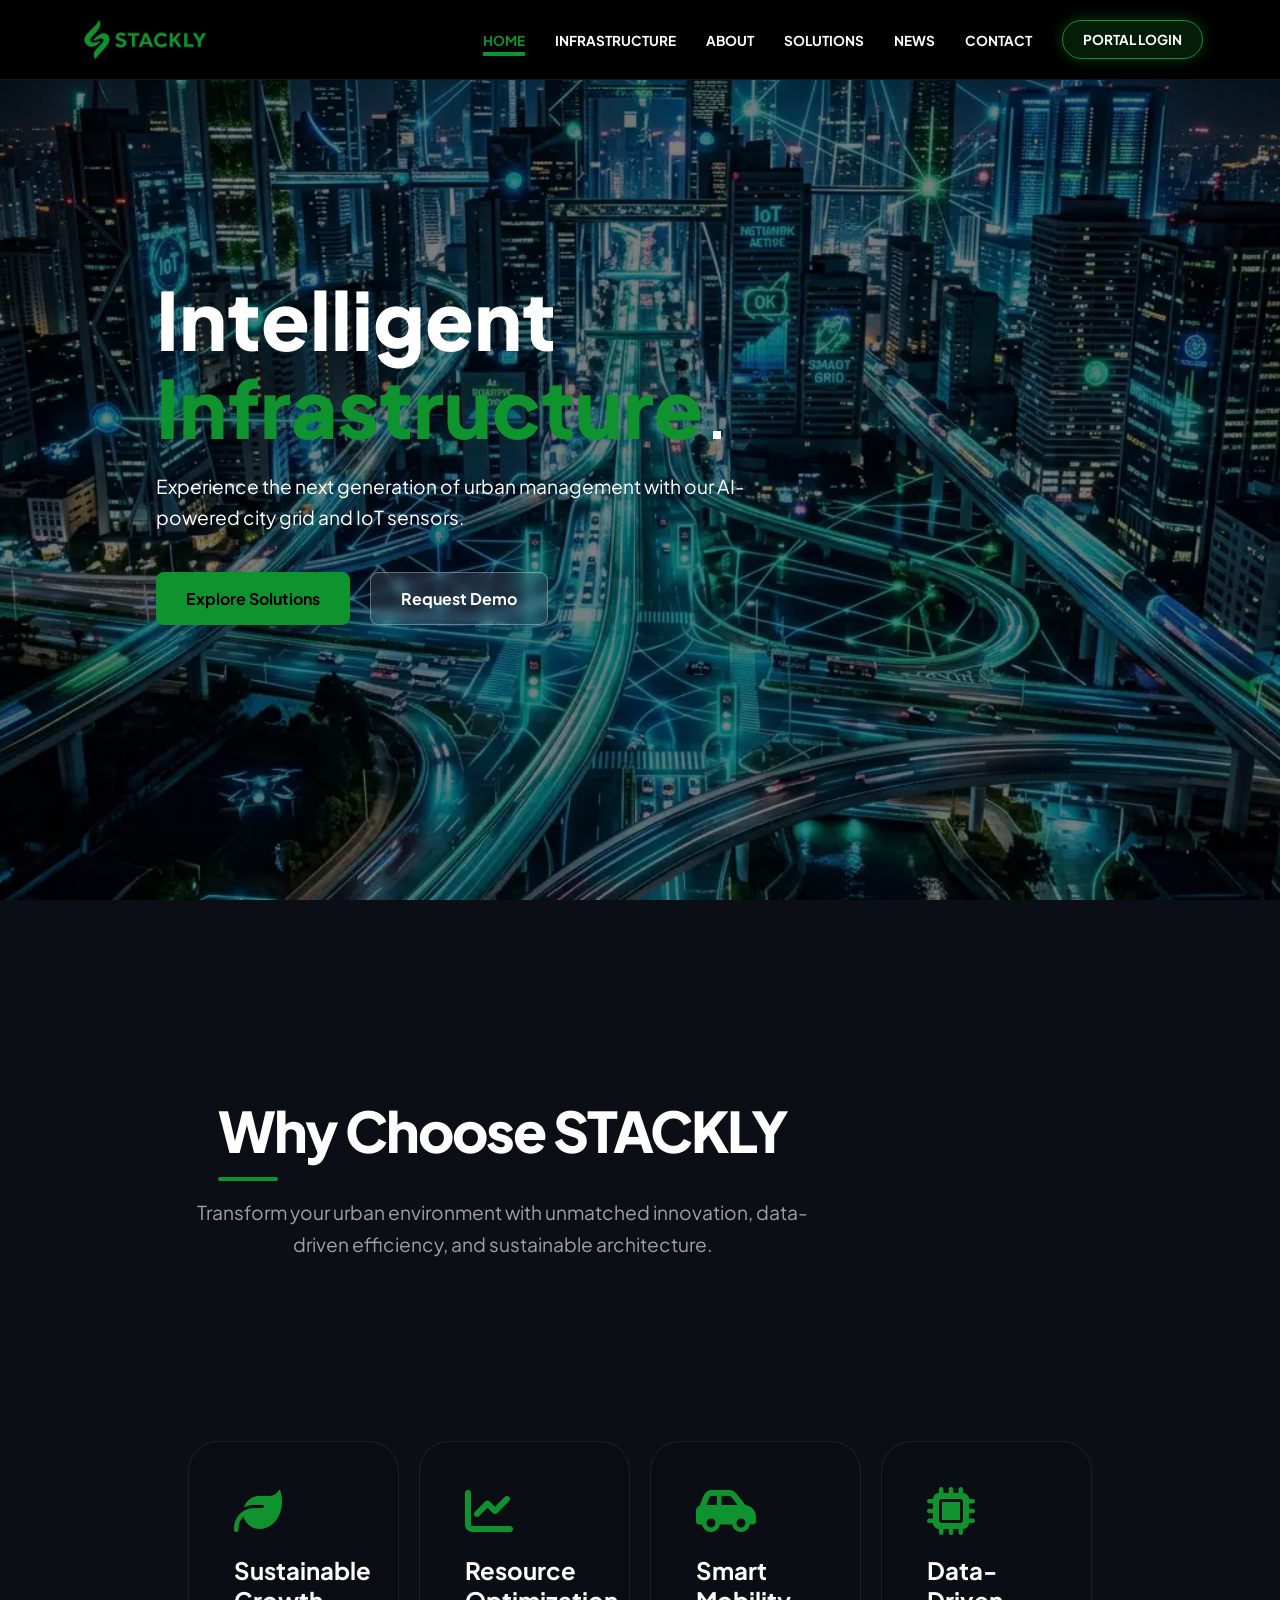
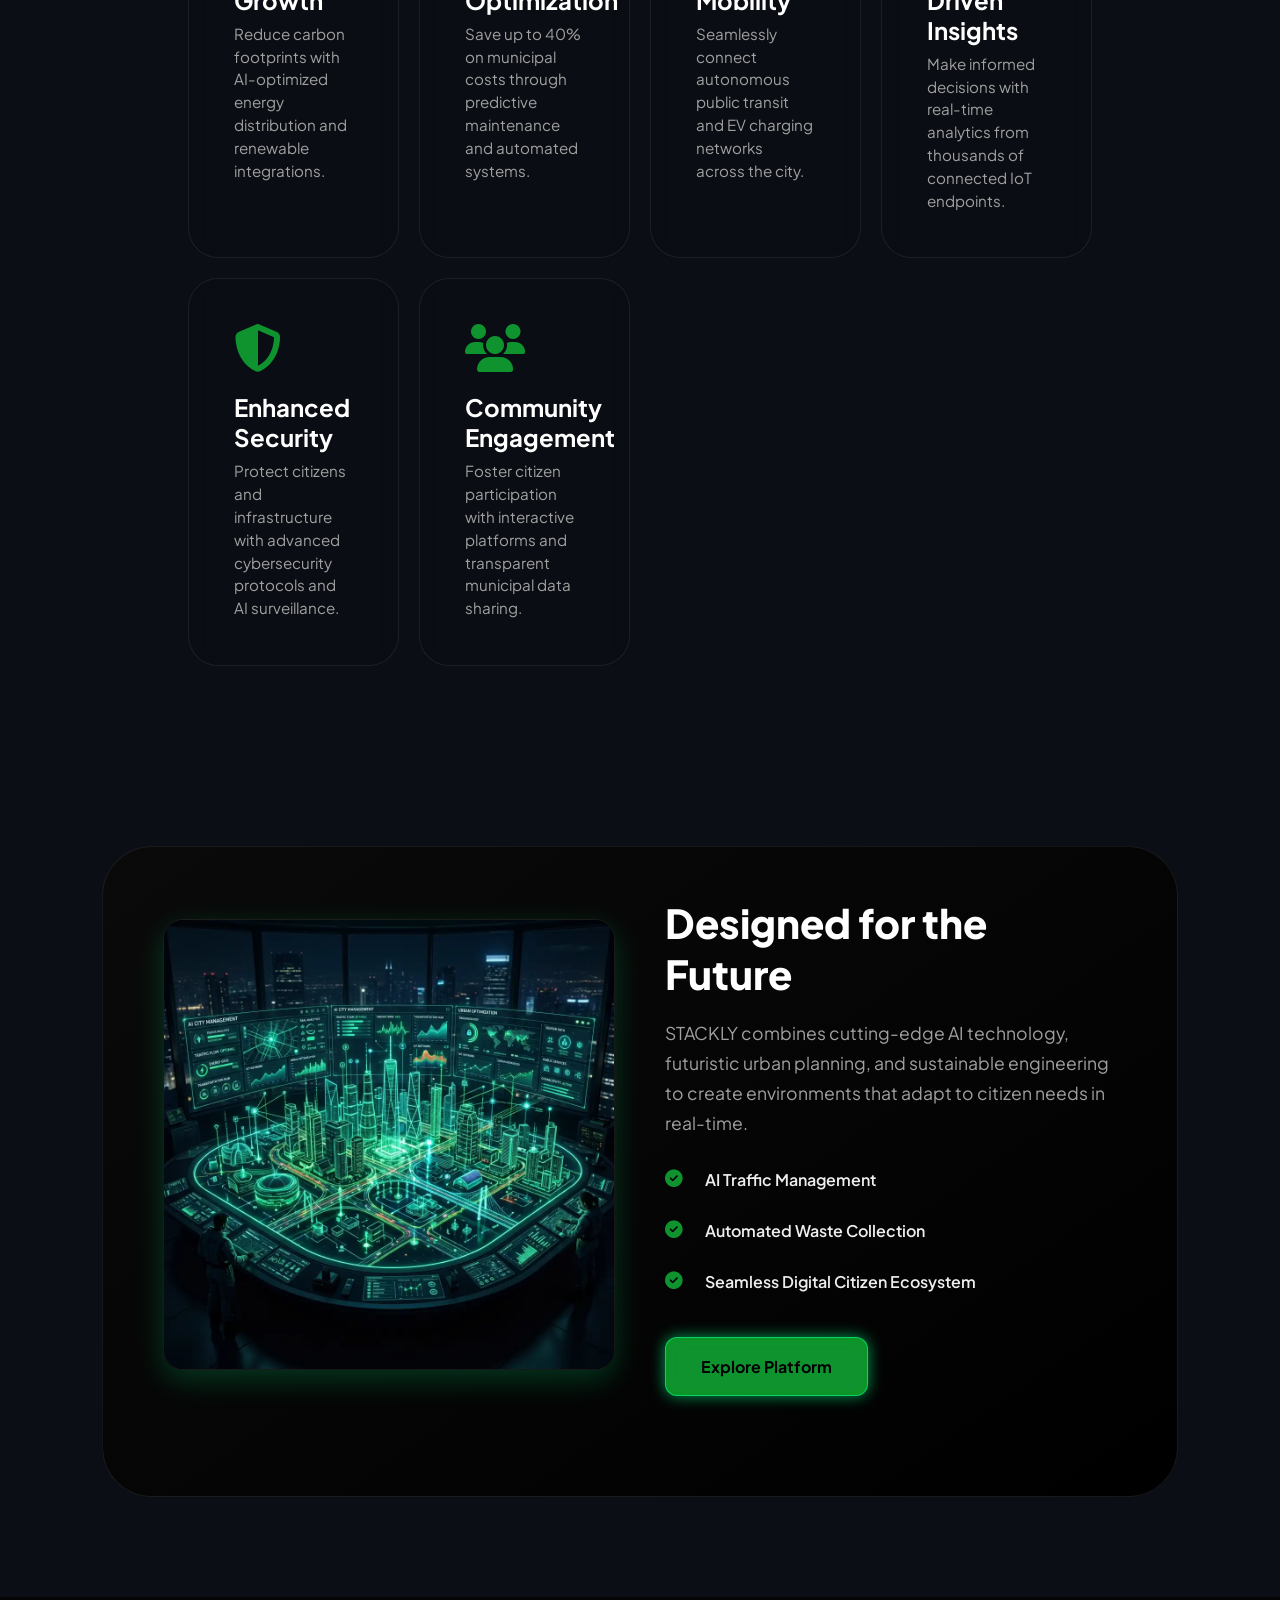
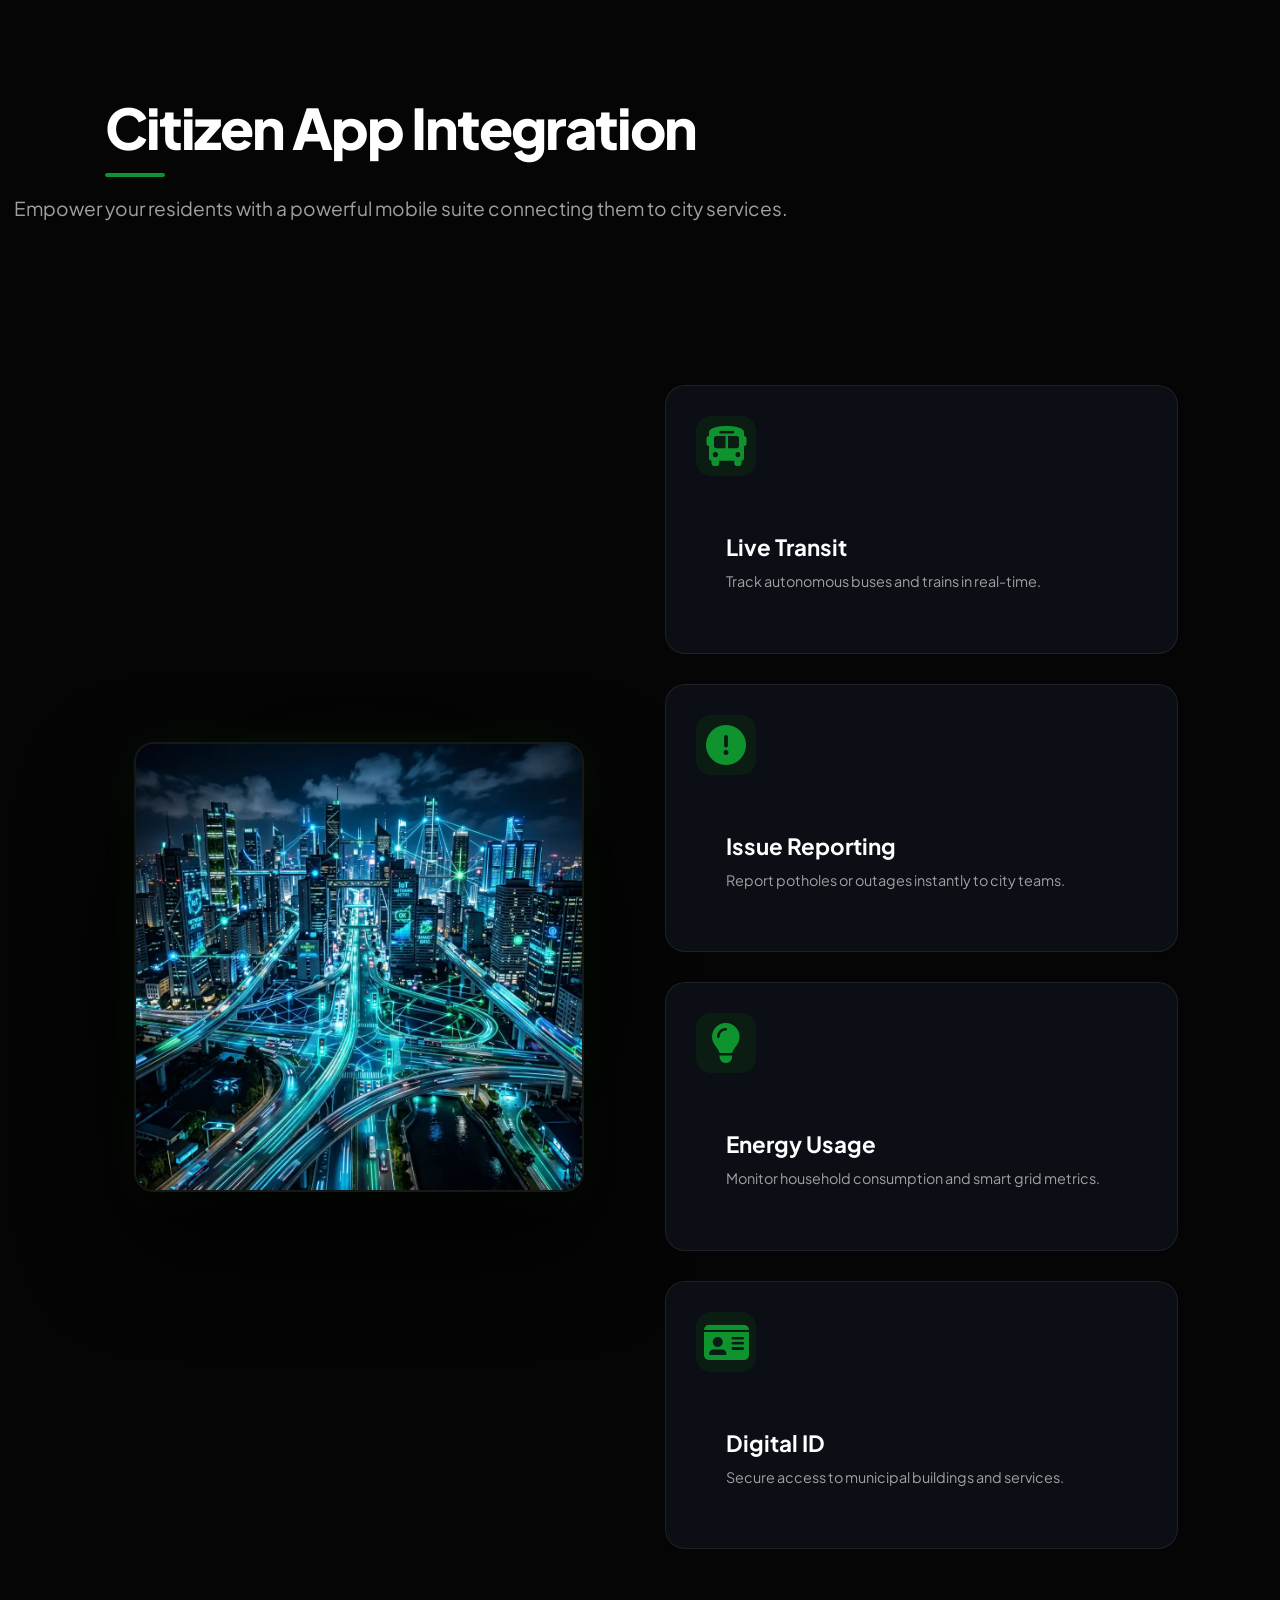
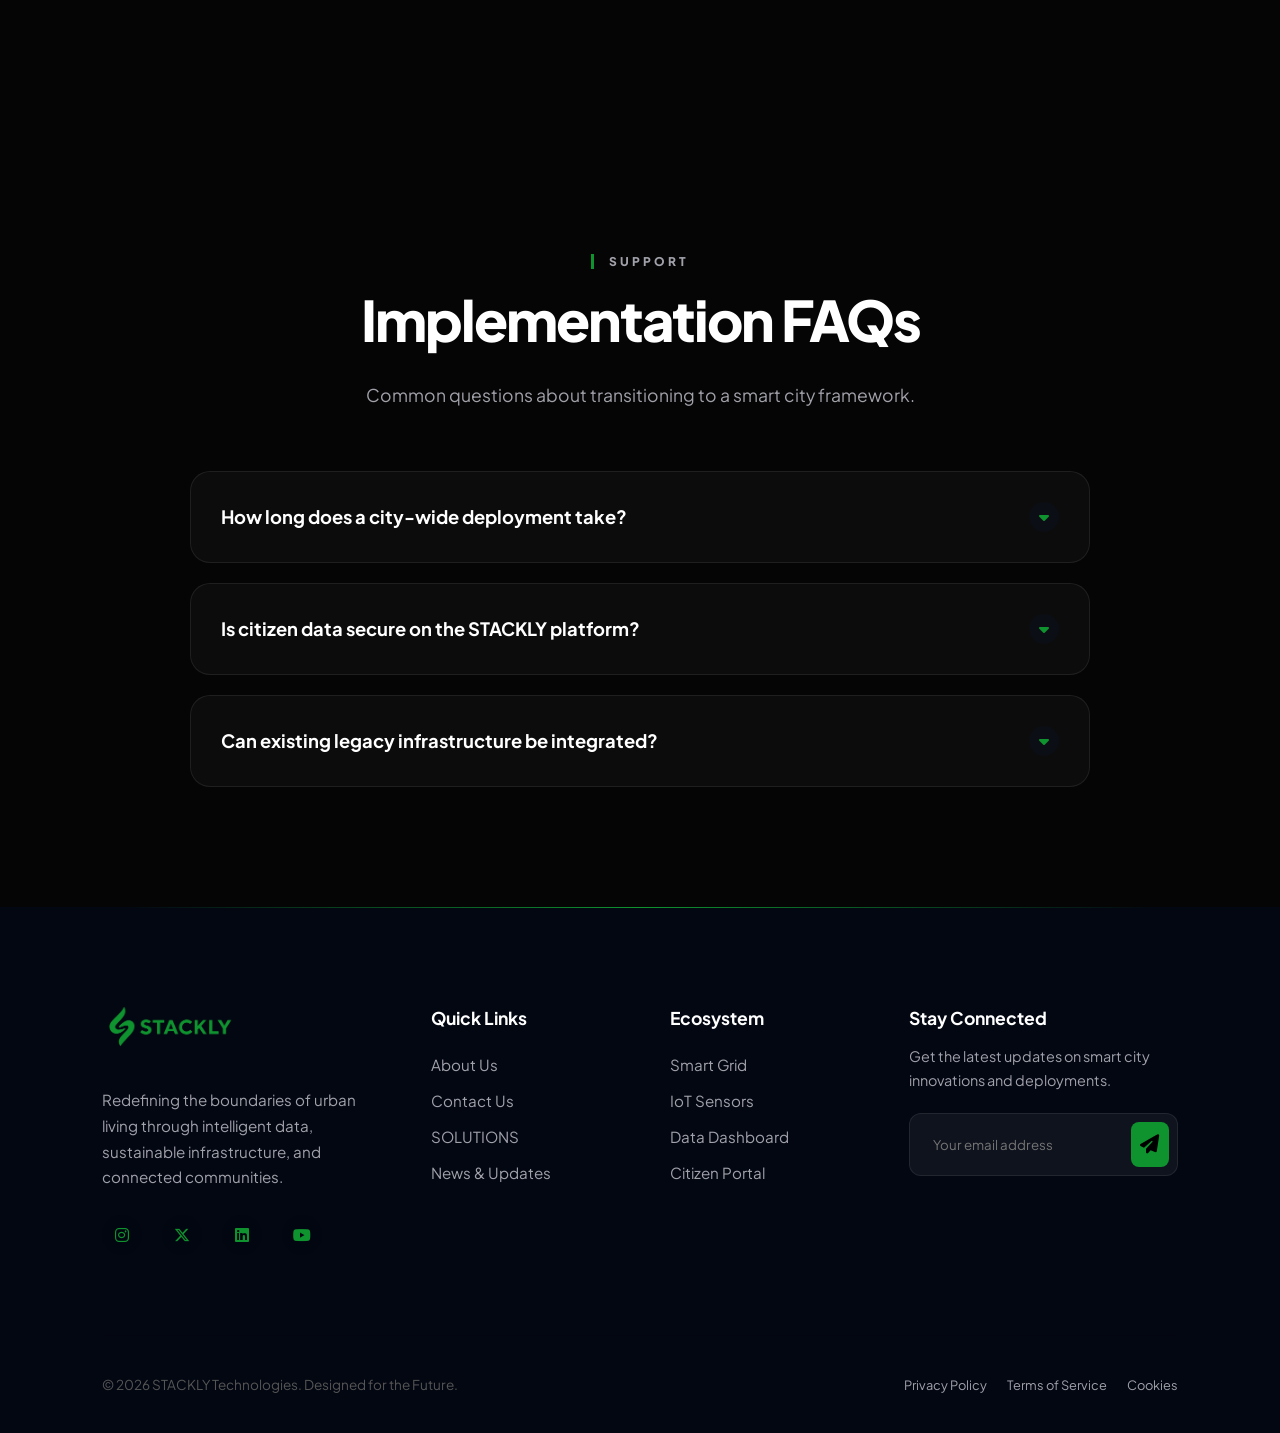
==== commit 4e7b79e8: "Add files via upload" ====
--- a/index.html
+++ b/index.html
@@ -161,6 +161,26 @@
             </p>
           </div>
         </div>
+
+        <div class="why-card" data-aos="fade-up" data-aos-delay="400">
+          <div class="why-content">
+            <i class=" fa-solid fa-shield-halved" style="font-size: 3rem; margin-bottom: 20px;"></i>
+            <h3 data-aos="fade-up" data-aos-delay="600">Enhanced Security</h3>
+            <p data-aos="fade-up" data-aos-delay="700">
+              Protect citizens and infrastructure with advanced cybersecurity protocols and AI surveillance.
+            </p>
+          </div>
+        </div>
+
+        <div class="why-card" data-aos="fade-up" data-aos-delay="500">
+          <div class="why-content">
+            <i class=" fa-solid fa-users" style="font-size: 3rem; margin-bottom: 20px;"></i>
+            <h3 data-aos="fade-up" data-aos-delay="700">Community Engagement</h3>
+            <p data-aos="fade-up" data-aos-delay="800">
+              Foster citizen participation with interactive platforms and transparent municipal data sharing.
+            </p>
+          </div>
+        </div>
       </div>
 
       <div class="why-highlight container" style="display: grid; grid-template-columns: repeat(auto-fit, minmax(min(100%, 350px), 1fr)); gap: 50px; align-items: center; padding-top: 50px; padding-bottom: 100px;">
